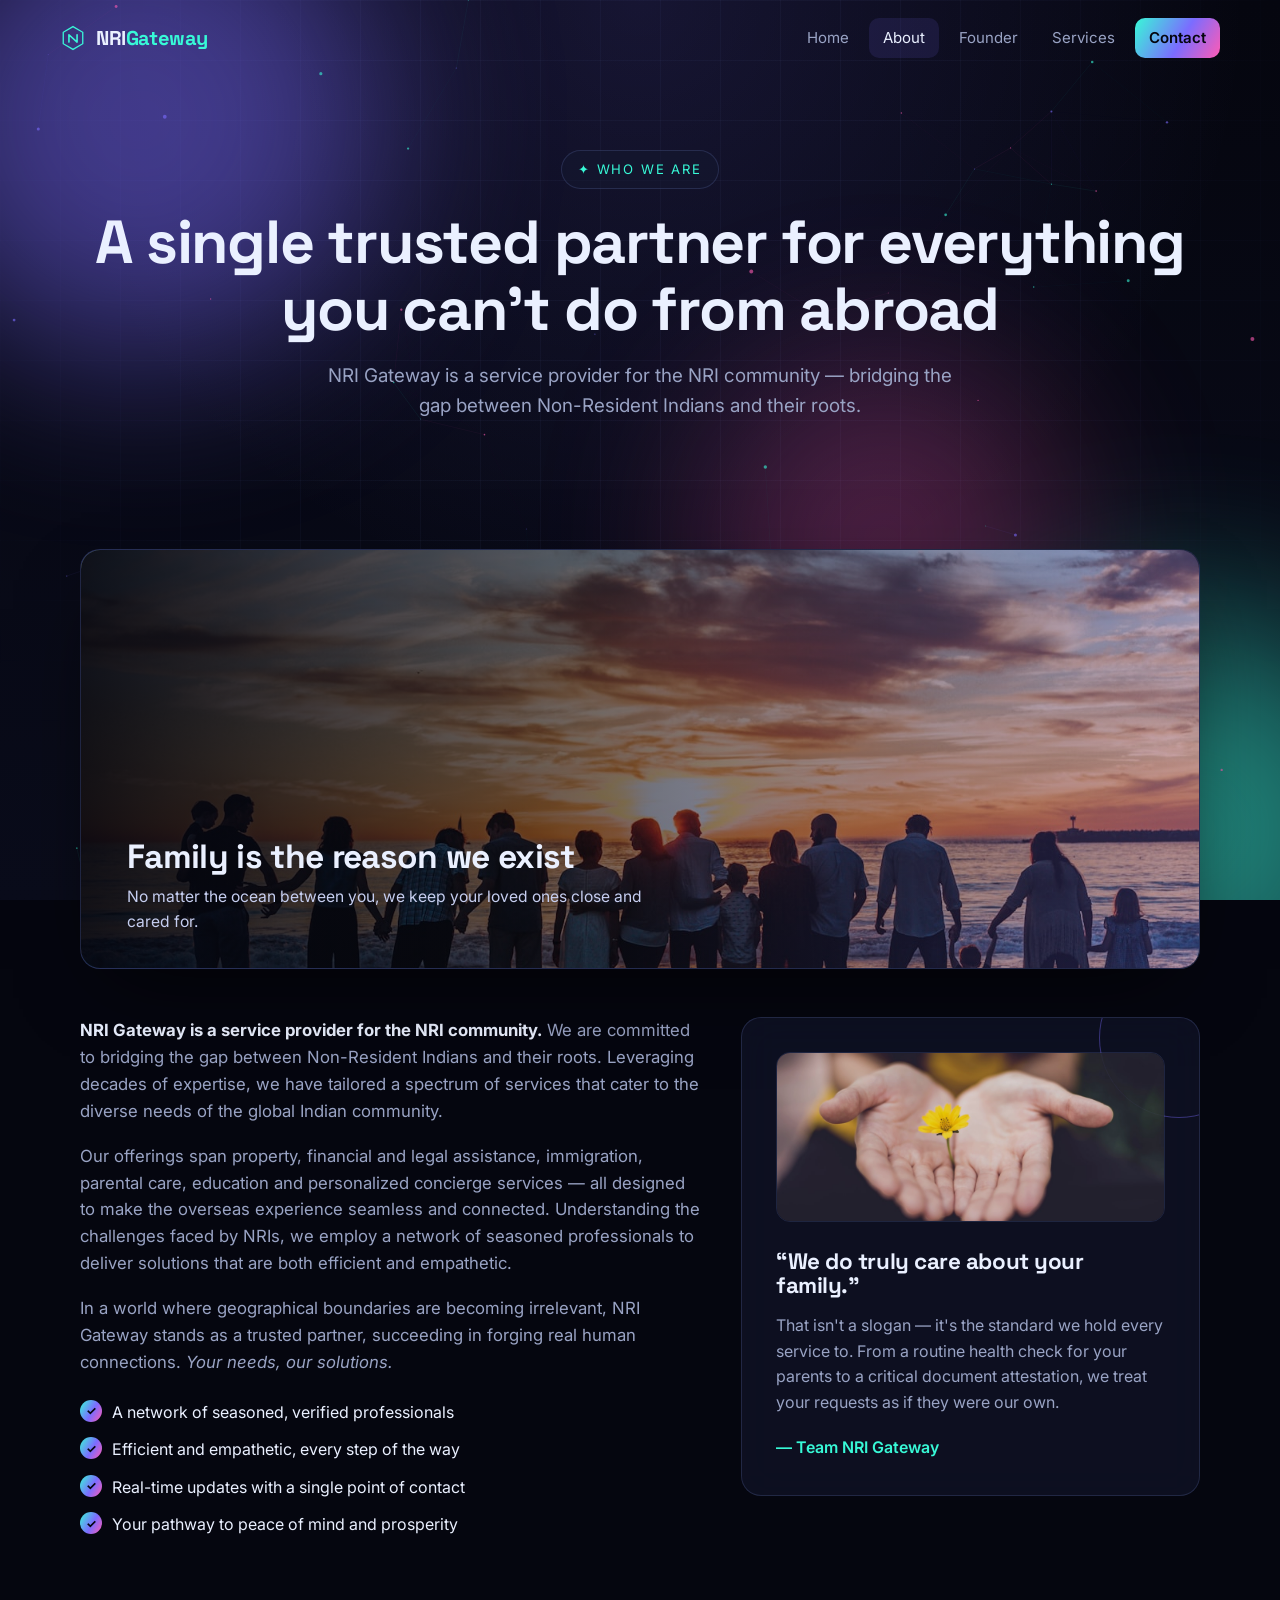
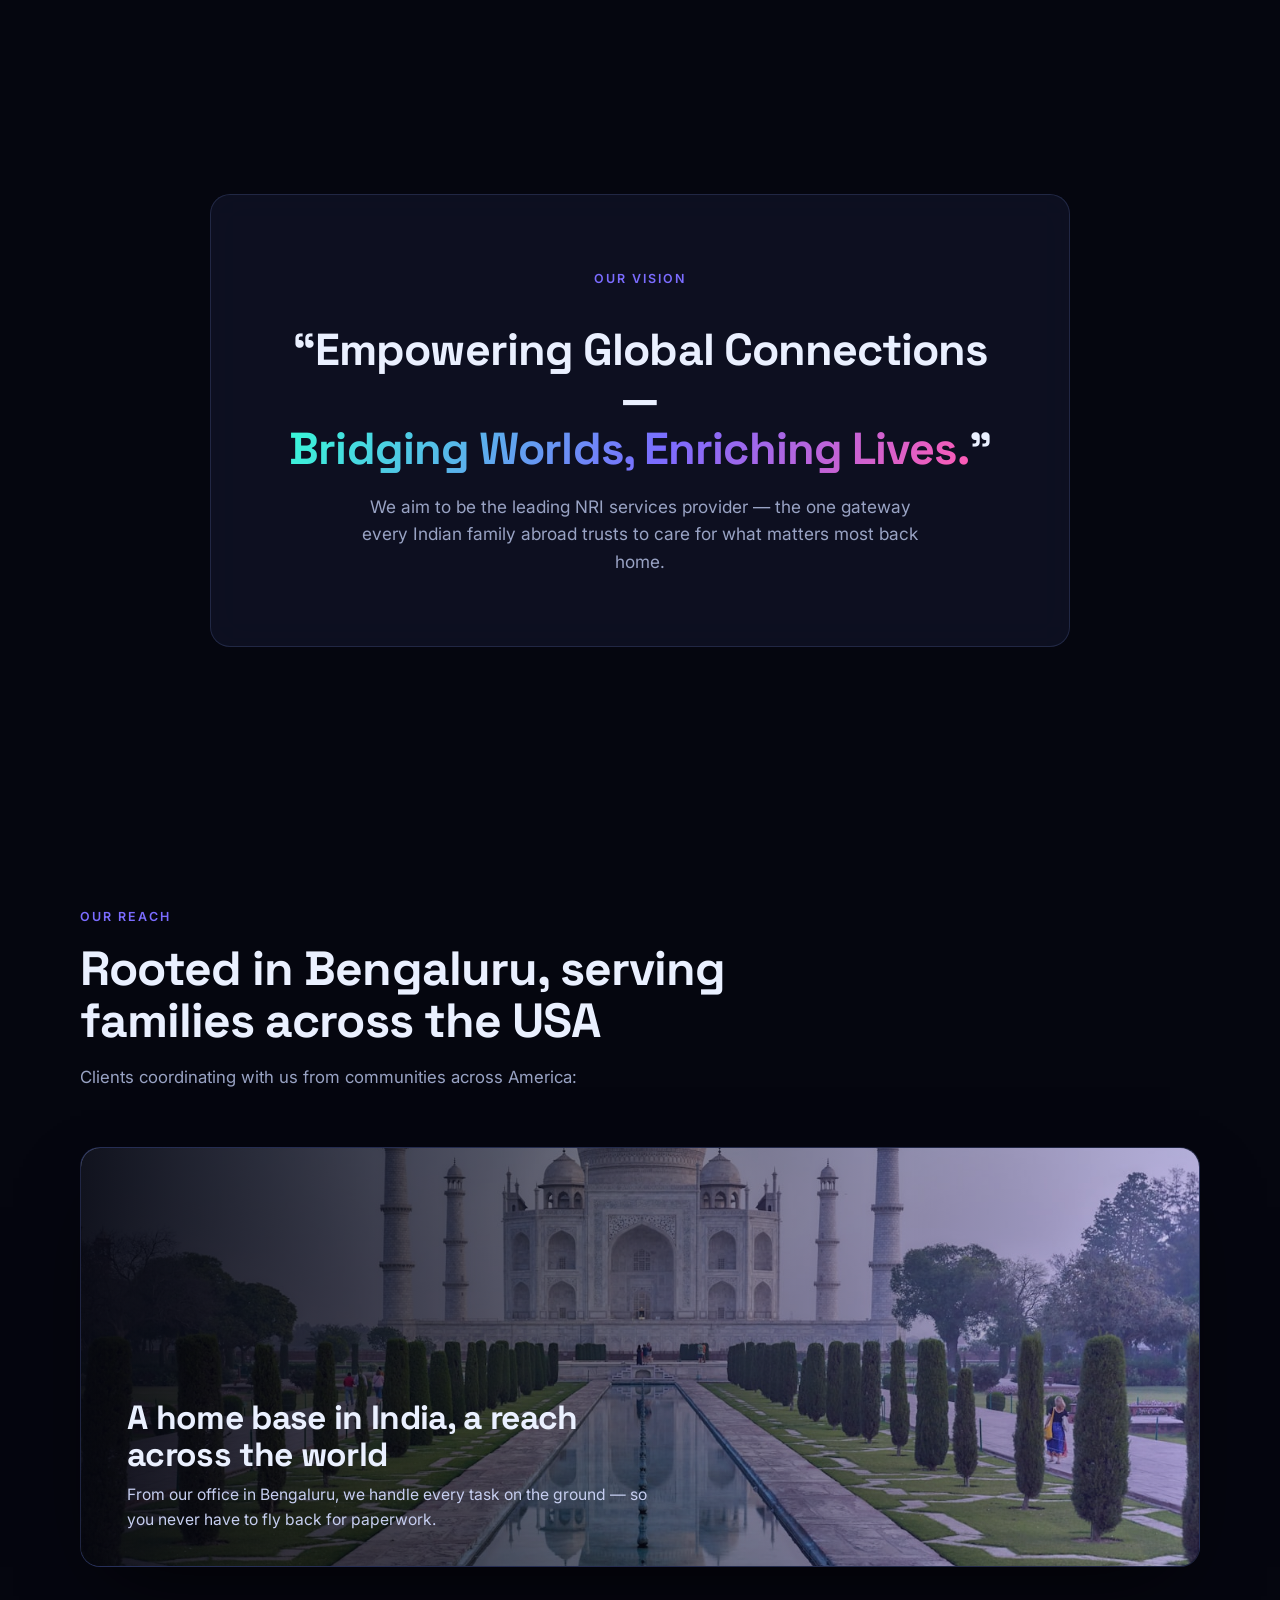
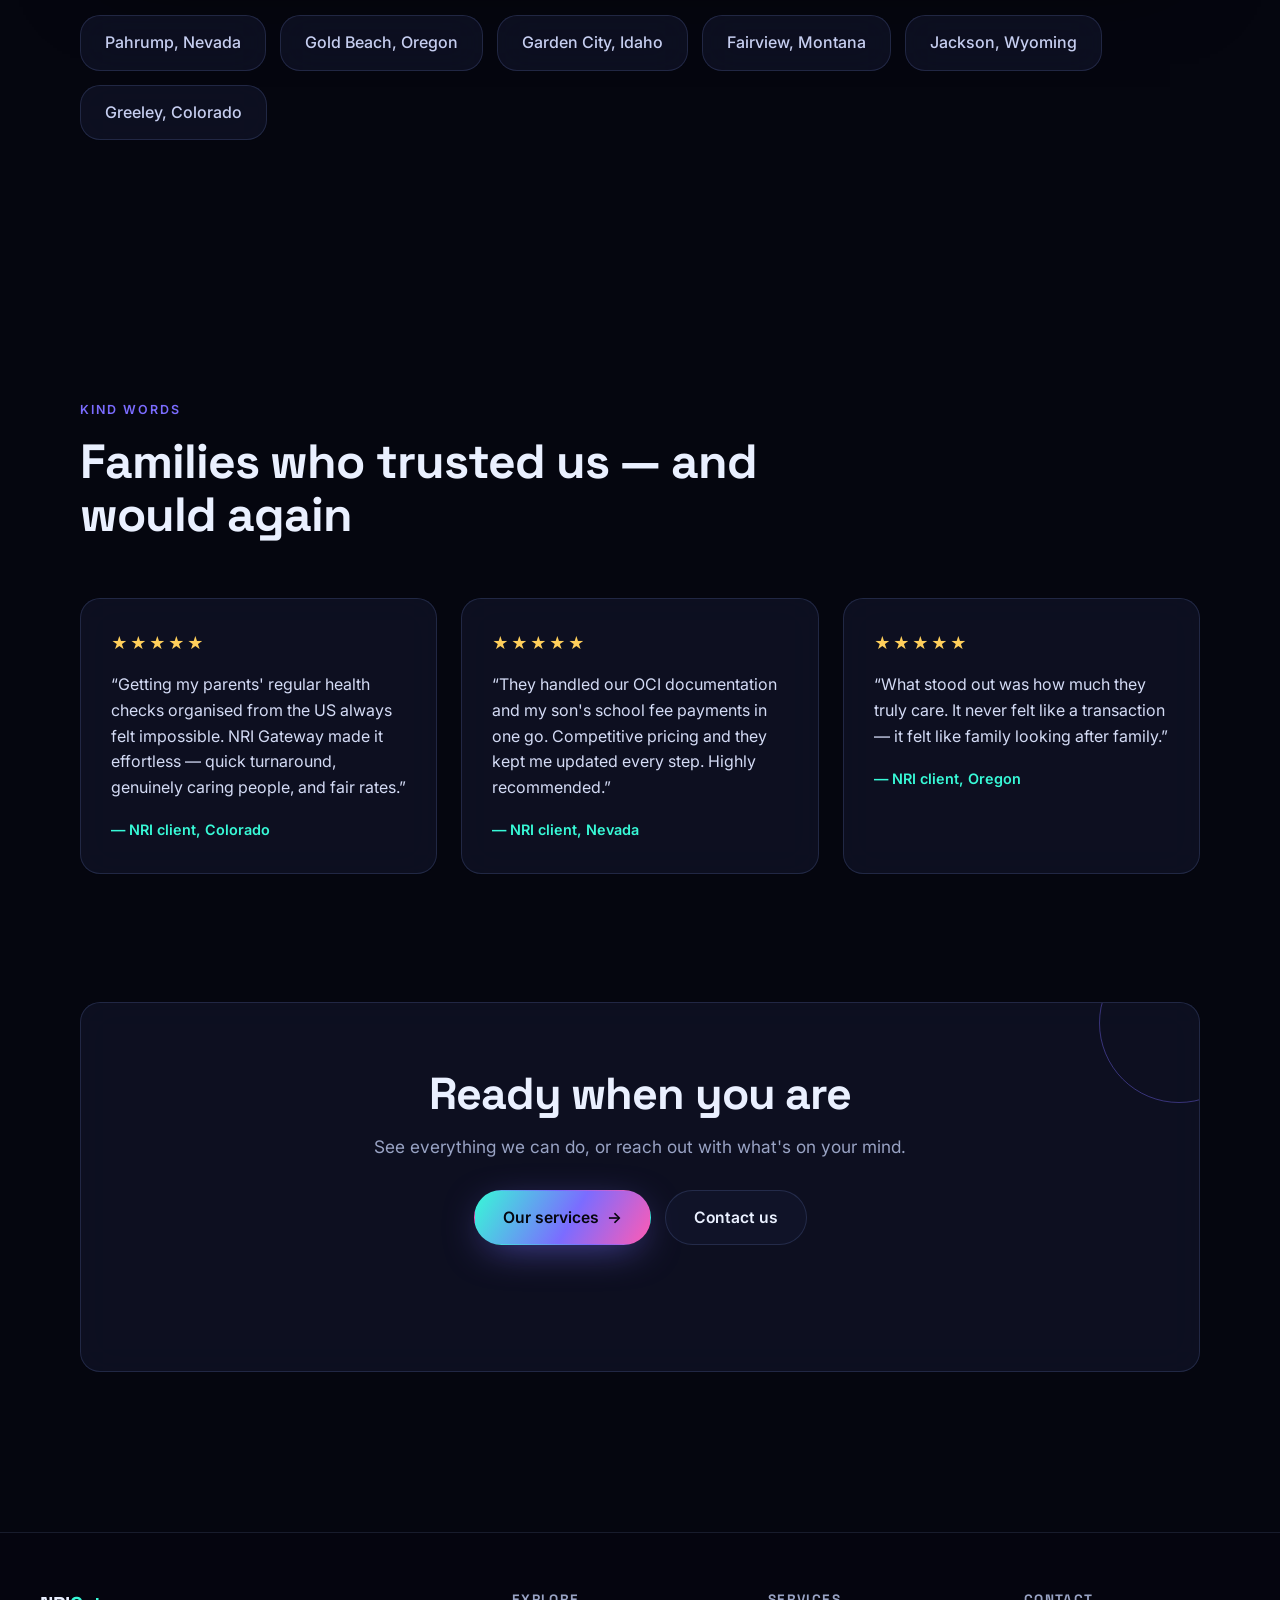
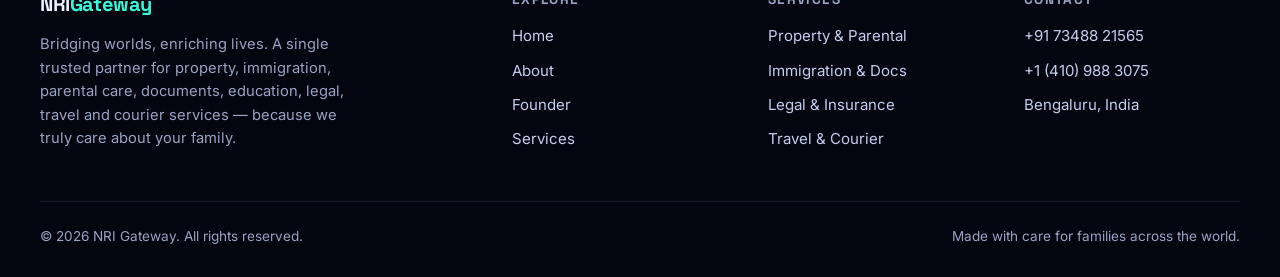
==== about.html @ 1f717532 "Split single-page site into multi-page tabs Convert to 5 navigable pages sharing one nav, stylesheet" ====
<!DOCTYPE html>
<html lang="en">
<head>
  <meta charset="UTF-8" />
  <meta name="viewport" content="width=device-width, initial-scale=1.0" />
  <title>About — NRI Gateway</title>
  <meta name="description" content="About NRI Gateway — a service provider for the NRI community, bridging Non-Resident Indians and their roots with efficient, empathetic solutions. Our vision, our reach, and what families say." />
  <link rel="icon" type="image/svg+xml" href="favicon.svg" />
  <link rel="apple-touch-icon" href="favicon.svg" />
  <meta name="theme-color" content="#05060f" />
  <link rel="preconnect" href="https://fonts.googleapis.com" />
  <link rel="preconnect" href="https://fonts.gstatic.com" crossorigin />
  <link href="https://fonts.googleapis.com/css2?family=Space+Grotesk:wght@400;500;600;700&family=Inter:wght@300;400;500;600&display=swap" rel="stylesheet" />
  <link rel="stylesheet" href="styles.css?v=2" />
</head>
<body>
  <div class="bg-grid" aria-hidden="true"></div>
  <div class="bg-orbs" aria-hidden="true"><span class="orb orb-1"></span><span class="orb orb-2"></span><span class="orb orb-3"></span></div>
  <canvas id="particles" aria-hidden="true"></canvas>

  <header class="nav" id="nav">
    <a href="index.html" class="brand">
      <span class="brand-mark">
        <svg viewBox="0 0 32 32" width="26" height="26" aria-hidden="true">
          <path d="M16 2 L28 9 V23 L16 30 L4 23 V9 Z" fill="none" stroke="url(#g1)" stroke-width="1.6"/>
          <path d="M11 21 V12 L21 21 V12" fill="none" stroke="url(#g1)" stroke-width="2" stroke-linecap="round" stroke-linejoin="round"/>
          <defs><linearGradient id="g1" x1="0" y1="0" x2="32" y2="32"><stop offset="0" stop-color="#38f9d7"/><stop offset="1" stop-color="#7b6cff"/></linearGradient></defs>
        </svg>
      </span>
      <span class="brand-name">NRI<span>Gateway</span></span>
    </a>
    <nav class="nav-links" id="navLinks">
      <a href="index.html">Home</a>
      <a href="about.html" class="active">About</a>
      <a href="founder.html">Founder</a>
      <a href="services.html">Services</a>
      <a href="contact.html" class="nav-cta">Contact</a>
    </nav>
    <button class="nav-toggle" id="navToggle" aria-label="Toggle menu"><span></span><span></span><span></span></button>
  </header>

  <!-- Page hero -->
  <section class="page-hero">
    <span class="eyebrow">✦ Who we are</span>
    <h1>A single trusted partner for everything you can't do from abroad</h1>
    <p>NRI Gateway is a service provider for the NRI community — bridging the gap between Non-Resident Indians and their roots.</p>
  </section>

  <!-- About -->
  <section class="section" id="about">
    <figure class="media-banner">
      <img src="images/family-sunset.jpg" alt="A large family holding hands together at sunset" loading="lazy" onerror="this.style.display='none'" />
      <figcaption>
        <h3>Family is the reason we exist</h3>
        <p>No matter the ocean between you, we keep your loved ones close and cared for.</p>
      </figcaption>
    </figure>
    <div class="about-grid">
      <div class="about-text">
        <p>
          <strong>NRI Gateway is a service provider for the NRI community.</strong> We are committed to bridging
          the gap between Non-Resident Indians and their roots. Leveraging decades of expertise, we have tailored
          a spectrum of services that cater to the diverse needs of the global Indian community.
        </p>
        <p>
          Our offerings span property, financial and legal assistance, immigration, parental care, education and
          personalized concierge services — all designed to make the overseas experience seamless and connected.
          Understanding the challenges faced by NRIs, we employ a network of seasoned professionals to deliver
          solutions that are both efficient and empathetic.
        </p>
        <p>
          In a world where geographical boundaries are becoming irrelevant, NRI Gateway stands as a trusted
          partner, succeeding in forging real human connections. <em>Your needs, our solutions.</em>
        </p>
        <ul class="check-list">
          <li>A network of seasoned, verified professionals</li>
          <li>Efficient and empathetic, every step of the way</li>
          <li>Real-time updates with a single point of contact</li>
          <li>Your pathway to peace of mind and prosperity</li>
        </ul>
      </div>
      <div class="about-card glass">
        <div class="pulse-ring"></div>
        <img class="about-card-img" src="images/care-hands-flower.jpg" alt="Open hands gently holding a flower" loading="lazy" onerror="this.style.display='none'" />
        <h3>“We do truly care about your family.”</h3>
        <p>That isn't a slogan — it's the standard we hold every service to. From a routine health check for your
          parents to a critical document attestation, we treat your requests as if they were our own.</p>
        <div class="about-signature">— Team NRI Gateway</div>
      </div>
    </div>
  </section>

  <!-- Vision -->
  <section class="section vision" id="vision">
    <div class="vision-inner glass">
      <span class="tag center">Our vision</span>
      <h2 class="vision-quote">“Empowering Global Connections —<br /><span class="grad-text">Bridging Worlds, Enriching Lives.</span>”</h2>
      <p>We aim to be the leading NRI services provider — the one gateway every Indian family abroad trusts to
        care for what matters most back home.</p>
    </div>
  </section>

  <!-- Reach -->
  <section class="section" id="regions">
    <div class="section-head">
      <span class="tag">Our reach</span>
      <h2>Rooted in Bengaluru, serving families across the USA</h2>
      <p class="section-lead">Clients coordinating with us from communities across America:</p>
    </div>
    <figure class="media-banner">
      <img src="images/india-taj-mahal.jpg" alt="The Taj Mahal in India at dawn" loading="lazy" onerror="this.style.display='none'" />
      <figcaption>
        <h3>A home base in India, a reach across the world</h3>
        <p>From our office in Bengaluru, we handle every task on the ground — so you never have to fly back for paperwork.</p>
      </figcaption>
    </figure>
    <div class="regions">
      <span class="glass">Pahrump, Nevada</span>
      <span class="glass">Gold Beach, Oregon</span>
      <span class="glass">Garden City, Idaho</span>
      <span class="glass">Fairview, Montana</span>
      <span class="glass">Jackson, Wyoming</span>
      <span class="glass">Greeley, Colorado</span>
    </div>
  </section>

  <!-- Reviews -->
  <section class="section" id="reviews">
    <div class="section-head">
      <span class="tag">Kind words</span>
      <h2>Families who trusted us — and would again</h2>
    </div>
    <div class="reviews-grid">
      <blockquote class="glass">
        <div class="stars">★★★★★</div>
        <p>“Getting my parents' regular health checks organised from the US always felt impossible. NRI Gateway made
          it effortless — quick turnaround, genuinely caring people, and fair rates.”</p>
        <footer>— NRI client, Colorado</footer>
      </blockquote>
      <blockquote class="glass">
        <div class="stars">★★★★★</div>
        <p>“They handled our OCI documentation and my son's school fee payments in one go. Competitive pricing and
          they kept me updated every step. Highly recommended.”</p>
        <footer>— NRI client, Nevada</footer>
      </blockquote>
      <blockquote class="glass">
        <div class="stars">★★★★★</div>
        <p>“What stood out was how much they truly care. It never felt like a transaction — it felt like family
          looking after family.”</p>
        <footer>— NRI client, Oregon</footer>
      </blockquote>
    </div>
  </section>

  <!-- CTA band -->
  <section class="cta-band">
    <div class="cta-inner glass">
      <div class="pulse-ring"></div>
      <h2>Ready when you are</h2>
      <p>See everything we can do, or reach out with what's on your mind.</p>
      <div class="hero-actions" style="justify-content:center;">
        <a href="services.html" class="btn btn-primary">Our services <span>→</span></a>
        <a href="contact.html" class="btn btn-ghost">Contact us</a>
      </div>
    </div>
  </section>

  <!-- Footer -->
  <footer class="footer">
    <div class="footer-inner">
      <div class="footer-brand">
        <span class="brand-name">NRI<span>Gateway</span></span>
        <p>Bridging worlds, enriching lives. A single trusted partner for property, immigration, parental care, documents, education, legal, travel and courier services — because we truly care about your family.</p>
      </div>
      <div class="footer-col">
        <h5>Explore</h5>
        <a href="index.html">Home</a>
        <a href="about.html">About</a>
        <a href="founder.html">Founder</a>
        <a href="services.html">Services</a>
      </div>
      <div class="footer-col">
        <h5>Services</h5>
        <a href="services.html">Property &amp; Parental</a>
        <a href="services.html">Immigration &amp; Docs</a>
        <a href="services.html">Legal &amp; Insurance</a>
        <a href="services.html">Travel &amp; Courier</a>
      </div>
      <div class="footer-col">
        <h5>Contact</h5>
        <a href="tel:+917348821565">+91 73488 21565</a>
        <a href="tel:+14109883075">+1 (410) 988 3075</a>
        <a href="contact.html">Bengaluru, India</a>
      </div>
    </div>
    <div class="footer-bottom">
      <span>© <span id="year"></span> NRI Gateway. All rights reserved.</span>
      <span>Made with care for families across the world.</span>
    </div>
  </footer>

  <script src="script.js?v=2"></script>
</body>
</html>
---- styles.css ----
:root {
  --bg: #05060f;
  --bg-2: #0a0c1b;
  --ink: #eaf0ff;
  --muted: #99a3c4;
  --line: rgba(140, 160, 220, 0.14);
  --glass: rgba(20, 24, 48, 0.55);
  --glass-brd: rgba(130, 150, 230, 0.18);
  --c1: #38f9d7;
  --c2: #7b6cff;
  --c3: #ff5bb4;
  --grad: linear-gradient(120deg, #38f9d7 0%, #7b6cff 55%, #ff5bb4 100%);
  --radius: 20px;
  --maxw: 1200px;
  --shadow: 0 30px 80px -30px rgba(0, 0, 0, 0.8);
}

* { margin: 0; padding: 0; box-sizing: border-box; }
html { scroll-behavior: smooth; }
body {
  font-family: "Inter", system-ui, sans-serif;
  background: var(--bg);
  color: var(--ink);
  line-height: 1.6;
  overflow-x: hidden;
  -webkit-font-smoothing: antialiased;
}
h1, h2, h3, h4, h5, .brand-name { font-family: "Space Grotesk", sans-serif; letter-spacing: -0.02em; line-height: 1.1; }
a { color: inherit; text-decoration: none; }
img, iframe { max-width: 100%; }

.grad-text {
  background: var(--grad);
  -webkit-background-clip: text; background-clip: text;
  -webkit-text-fill-color: transparent; color: transparent;
}

/* ---------- Background FX ---------- */
.bg-grid {
  position: fixed; inset: 0; z-index: -3;
  background:
    radial-gradient(circle at 50% 0%, rgba(123, 108, 255, 0.15), transparent 55%),
    linear-gradient(180deg, var(--bg) 0%, var(--bg-2) 100%);
}
.bg-grid::after {
  content: ""; position: absolute; inset: 0;
  background-image:
    linear-gradient(rgba(120, 140, 220, 0.05) 1px, transparent 1px),
    linear-gradient(90deg, rgba(120, 140, 220, 0.05) 1px, transparent 1px);
  background-size: 60px 60px;
  mask-image: radial-gradient(ellipse at 50% 30%, #000 40%, transparent 85%);
}
.bg-orbs { position: fixed; inset: 0; z-index: -2; overflow: hidden; }
.orb { position: absolute; border-radius: 50%; filter: blur(90px); opacity: 0.5; }
.orb-1 { width: 480px; height: 480px; background: #7b6cff; top: -120px; left: -100px; animation: float1 18s ease-in-out infinite; }
.orb-2 { width: 420px; height: 420px; background: #38f9d7; bottom: -140px; right: -120px; animation: float2 22s ease-in-out infinite; }
.orb-3 { width: 360px; height: 360px; background: #ff5bb4; top: 40%; left: 55%; opacity: 0.28; animation: float1 26s ease-in-out infinite reverse; }
@keyframes float1 { 0%,100% { transform: translate(0,0); } 50% { transform: translate(60px, 50px); } }
@keyframes float2 { 0%,100% { transform: translate(0,0); } 50% { transform: translate(-50px, -40px); } }
#particles { position: fixed; inset: 0; z-index: -1; pointer-events: none; }

/* ---------- Glass ---------- */
.glass {
  background: var(--glass);
  border: 1px solid var(--glass-brd);
  backdrop-filter: blur(18px);
  -webkit-backdrop-filter: blur(18px);
  border-radius: var(--radius);
}

/* ---------- Nav ---------- */
.nav {
  position: fixed; top: 0; left: 0; right: 0; z-index: 100;
  display: flex; align-items: center; justify-content: space-between;
  padding: 18px clamp(20px, 5vw, 60px);
  transition: background 0.3s, padding 0.3s, border-color 0.3s;
  border-bottom: 1px solid transparent;
}
.nav.scrolled {
  background: rgba(6, 8, 20, 0.75);
  backdrop-filter: blur(16px); -webkit-backdrop-filter: blur(16px);
  border-bottom: 1px solid var(--line);
  padding-top: 12px; padding-bottom: 12px;
}
.brand { display: flex; align-items: center; gap: 10px; }
.brand-mark { display: grid; place-items: center; }
.brand-name { font-weight: 700; font-size: 1.25rem; }
.brand-name span { color: var(--c1); }
.nav-links { display: flex; align-items: center; gap: 6px; }
.nav-links a { padding: 8px 14px; font-size: 0.94rem; color: var(--muted); border-radius: 10px; transition: color 0.2s, background 0.2s; }
.nav-links a:hover { color: var(--ink); }
.nav-cta { background: var(--grad); color: #05060f !important; font-weight: 600; }
.nav-cta:hover { filter: brightness(1.08); }
.nav-toggle { display: none; flex-direction: column; gap: 5px; background: none; border: 0; cursor: pointer; padding: 8px; }
.nav-toggle span { width: 24px; height: 2px; background: var(--ink); border-radius: 2px; transition: 0.3s; }
.nav-toggle.open span:nth-child(1) { transform: translateY(7px) rotate(45deg); }
.nav-toggle.open span:nth-child(2) { opacity: 0; }
.nav-toggle.open span:nth-child(3) { transform: translateY(-7px) rotate(-45deg); }

/* ---------- Hero ---------- */
.hero {
  min-height: 100svh; display: flex; flex-direction: column; align-items: center; justify-content: center;
  text-align: center; padding: 120px 20px 80px; position: relative;
}
.hero-inner { max-width: 900px; }
.eyebrow {
  display: inline-block; font-size: 0.82rem; letter-spacing: 0.14em; text-transform: uppercase;
  color: var(--c1); padding: 8px 16px; border: 1px solid var(--glass-brd);
  border-radius: 100px; background: var(--glass); margin-bottom: 28px;
}
.hero-title { font-size: clamp(2.6rem, 7vw, 5.4rem); font-weight: 700; margin-bottom: 24px; }
.hero-sub { font-size: clamp(1rem, 2vw, 1.22rem); color: var(--muted); max-width: 680px; margin: 0 auto 40px; }
.hero-sub strong { color: var(--ink); }
.hero-sub em { color: var(--c1); font-style: normal; }
.hero-actions { display: flex; gap: 14px; justify-content: center; flex-wrap: wrap; margin-bottom: 60px; }

.btn {
  display: inline-flex; align-items: center; gap: 8px; padding: 14px 28px;
  border-radius: 100px; font-weight: 600; font-size: 0.98rem; cursor: pointer;
  border: 1px solid transparent; transition: transform 0.2s, box-shadow 0.2s, filter 0.2s;
}
.btn span { transition: transform 0.2s; }
.btn:hover span { transform: translateX(4px); }
.btn-primary { background: var(--grad); color: #05060f; box-shadow: 0 10px 40px -12px rgba(123, 108, 255, 0.7); }
.btn-primary:hover { transform: translateY(-2px); filter: brightness(1.06); }
.btn-ghost { background: var(--glass); border-color: var(--glass-brd); color: var(--ink); }
.btn-ghost:hover { transform: translateY(-2px); border-color: var(--c1); }
.btn.full { width: 100%; justify-content: center; }

.hero-stats { display: flex; gap: clamp(20px, 5vw, 60px); justify-content: center; flex-wrap: wrap; }
.hero-stats div { display: flex; flex-direction: column; }
.hero-stats b { font-family: "Space Grotesk"; font-size: clamp(1.8rem, 4vw, 2.8rem); background: var(--grad); -webkit-background-clip: text; background-clip: text; -webkit-text-fill-color: transparent; }
.hero-stats span { font-size: 0.82rem; color: var(--muted); letter-spacing: 0.04em; }
.hero-scroll { position: absolute; bottom: 26px; left: 50%; transform: translateX(-50%); font-size: 0.72rem; letter-spacing: 0.2em; text-transform: uppercase; color: var(--muted); display: flex; flex-direction: column; align-items: center; gap: 8px; }
.hero-scroll span { width: 1px; height: 34px; background: linear-gradient(var(--c1), transparent); animation: scrolldot 1.8s ease-in-out infinite; }
@keyframes scrolldot { 0%,100% { opacity: 0.3; transform: scaleY(0.6); } 50% { opacity: 1; transform: scaleY(1); } }

/* ---------- Sections ---------- */
.section { max-width: var(--maxw); margin: 0 auto; padding: clamp(70px, 10vw, 130px) clamp(20px, 5vw, 40px); }
.section-head { max-width: 760px; margin-bottom: 56px; }
.section-head.center, .tag.center { text-align: center; margin-left: auto; margin-right: auto; }
.tag { display: inline-block; font-size: 0.78rem; letter-spacing: 0.16em; text-transform: uppercase; color: var(--c2); margin-bottom: 16px; font-weight: 600; }
.section-head h2 { font-size: clamp(1.8rem, 4vw, 3rem); font-weight: 700; }
.section-lead { color: var(--muted); margin-top: 16px; font-size: 1.05rem; }

/* reveal animation */
.reveal { opacity: 0; transform: translateY(40px); transition: opacity 0.7s ease, transform 0.7s ease; }
.reveal.in { opacity: 1; transform: none; }

/* ---------- About ---------- */
.about-grid { display: grid; grid-template-columns: 1.15fr 0.85fr; gap: 40px; align-items: start; }
.about-text p { color: var(--muted); margin-bottom: 18px; font-size: 1.05rem; }
.about-text strong { color: var(--ink); }
.check-list { list-style: none; margin-top: 24px; display: grid; gap: 12px; }
.check-list li { position: relative; padding-left: 32px; color: var(--ink); }
.check-list li::before { content: "✓"; position: absolute; left: 0; top: 0; width: 22px; height: 22px; display: grid; place-items: center; border-radius: 50%; background: var(--grad); color: #05060f; font-size: 0.75rem; font-weight: 700; }
.about-card { padding: 34px; position: relative; overflow: hidden; }
.about-card-img { width: 100%; height: 170px; object-fit: cover; border-radius: 14px; margin-bottom: 20px; opacity: 0.9; border: 1px solid var(--glass-brd); }
.about-card h3 { font-size: 1.4rem; margin-bottom: 14px; }
.about-card p { color: var(--muted); }
.about-signature { margin-top: 20px; color: var(--c1); font-weight: 600; }
.pulse-ring { position: absolute; top: -60px; right: -60px; width: 160px; height: 160px; border-radius: 50%; border: 1px solid var(--c2); opacity: 0.4; animation: pulse 4s ease-out infinite; }
@keyframes pulse { 0% { transform: scale(0.8); opacity: 0.5; } 100% { transform: scale(1.6); opacity: 0; } }

/* ---------- Services ---------- */
.services-grid { display: grid; grid-template-columns: repeat(3, 1fr); gap: 24px; }
.svc-card { padding: 34px 30px; position: relative; transition: transform 0.3s, border-color 0.3s, box-shadow 0.3s; }
.svc-card:hover { transform: translateY(-8px); border-color: rgba(123,108,255,0.5); box-shadow: var(--shadow); }
.svc-card.featured { border-color: rgba(255,91,180,0.35); background: linear-gradient(180deg, rgba(40,22,52,0.6), rgba(18,20,44,0.55)); }
.svc-badge { position: absolute; top: 18px; right: 18px; font-size: 0.68rem; letter-spacing: 0.08em; text-transform: uppercase; padding: 5px 12px; border-radius: 100px; background: var(--grad); color: #05060f; font-weight: 700; }
.svc-icon { width: 60px; height: 60px; border-radius: 16px; display: grid; place-items: center; background: rgba(123,108,255,0.12); border: 1px solid var(--glass-brd); color: var(--c1); margin-bottom: 22px; }
.svc-card.featured .svc-icon { color: var(--c3); background: rgba(255,91,180,0.12); }
.svc-card h3 { font-size: 1.35rem; margin-bottom: 10px; }
.svc-desc { color: var(--muted); font-size: 0.96rem; margin-bottom: 20px; }
.svc-card ul { list-style: none; display: grid; gap: 10px; }
.svc-card ul li { position: relative; padding-left: 22px; font-size: 0.94rem; color: #c6cef0; }
.svc-card ul li::before { content: "→"; position: absolute; left: 0; color: var(--c1); }
.svc-card.featured ul li::before { color: var(--c3); }

/* ---------- Steps ---------- */
.steps { display: grid; grid-template-columns: repeat(4, 1fr); gap: 20px; }
.step { padding: 30px 26px; position: relative; overflow: hidden; }
.step-no { font-family: "Space Grotesk"; font-size: 2.4rem; font-weight: 700; background: var(--grad); -webkit-background-clip: text; background-clip: text; -webkit-text-fill-color: transparent; display: block; margin-bottom: 12px; }
.step h4 { font-size: 1.1rem; margin-bottom: 8px; }
.step p { color: var(--muted); font-size: 0.92rem; }

/* ---------- Vision ---------- */
.vision-inner { max-width: 860px; margin: 0 auto; text-align: center; padding: clamp(40px, 6vw, 70px); position: relative; overflow: hidden; }
.vision-quote { font-size: clamp(1.6rem, 4vw, 2.8rem); margin: 20px 0 20px; font-weight: 700; }
.vision-inner p { color: var(--muted); max-width: 560px; margin: 0 auto; font-size: 1.08rem; }

/* ---------- Regions ---------- */
.regions { display: flex; flex-wrap: wrap; gap: 14px; }
.regions span { padding: 14px 24px; font-weight: 500; color: #c6cef0; transition: transform 0.2s, border-color 0.2s; }
.regions span:hover { transform: translateY(-4px); border-color: var(--c1); }

/* ---------- Reviews ---------- */
.reviews-grid { display: grid; grid-template-columns: repeat(3, 1fr); gap: 24px; }
.reviews-grid blockquote { padding: 32px 30px; }
.stars { color: #ffcf5b; letter-spacing: 2px; margin-bottom: 16px; }
.reviews-grid p { color: #d4dbf5; font-size: 1rem; margin-bottom: 18px; }
.reviews-grid footer { color: var(--c1); font-weight: 600; font-size: 0.9rem; }

/* ---------- Contact ---------- */
.contact-grid { display: grid; grid-template-columns: 0.9fr 1.1fr; gap: 30px; }
.contact-info { display: grid; gap: 16px; align-content: start; }
.ci-item { display: flex; gap: 16px; padding: 22px 24px; align-items: flex-start; }
.ci-ico { font-size: 1.4rem; }
.ci-item h4 { font-size: 1.05rem; margin-bottom: 6px; }
.ci-item p { color: var(--muted); font-size: 0.95rem; }
.ci-item a { color: var(--c1); }
.ci-item a:hover { text-decoration: underline; }
.map-embed { position: relative; overflow: hidden; height: 220px; display: block; }
.map-embed iframe { width: 100%; height: 100%; border: 0; filter: grayscale(0.3) invert(0.9) hue-rotate(180deg); opacity: 0.85; }
.map-open { position: absolute; bottom: 12px; right: 12px; background: rgba(6,8,20,0.85); padding: 8px 14px; border-radius: 100px; font-size: 0.8rem; color: var(--c1); border: 1px solid var(--glass-brd); }

.contact-form { padding: 36px; }
.contact-form h3 { font-size: 1.4rem; margin-bottom: 22px; }
.field { margin-bottom: 18px; display: flex; flex-direction: column; }
.field-row { display: grid; grid-template-columns: 1fr 1fr; gap: 16px; }
.field label { font-size: 0.85rem; color: var(--muted); margin-bottom: 8px; }
.field input, .field select, .field textarea {
  background: rgba(8,10,24,0.7); border: 1px solid var(--glass-brd); border-radius: 12px;
  padding: 13px 16px; color: var(--ink); font-family: inherit; font-size: 0.96rem; transition: border-color 0.2s, box-shadow 0.2s;
}
.field input:focus, .field select:focus, .field textarea:focus { outline: none; border-color: var(--c2); box-shadow: 0 0 0 3px rgba(123,108,255,0.18); }
.field textarea { resize: vertical; }
.field select { appearance: none; cursor: pointer; }
.agree { display: flex; gap: 10px; align-items: flex-start; font-size: 0.85rem; color: var(--muted); margin-bottom: 20px; cursor: pointer; }
.agree input { margin-top: 3px; accent-color: var(--c2); }
.form-note { margin-top: 14px; font-size: 0.9rem; min-height: 20px; }
.form-note.ok { color: var(--c1); }
.form-note.err { color: #ff7a7a; }

/* ---------- Footer ---------- */
.footer { border-top: 1px solid var(--line); margin-top: 60px; padding: 60px clamp(20px,5vw,40px) 30px; background: rgba(5,6,15,0.6); }
.footer-inner { max-width: var(--maxw); margin: 0 auto; display: grid; grid-template-columns: 2fr 1fr 1fr 1fr; gap: 40px; }
.footer-brand p { color: var(--muted); margin-top: 14px; font-size: 0.92rem; max-width: 320px; }
.footer-col h5 { font-size: 0.85rem; letter-spacing: 0.1em; text-transform: uppercase; color: var(--muted); margin-bottom: 16px; }
.footer-col a { display: block; color: #c6cef0; font-size: 0.94rem; margin-bottom: 10px; transition: color 0.2s; }
.footer-col a:hover { color: var(--c1); }
.footer-bottom { max-width: var(--maxw); margin: 40px auto 0; padding-top: 24px; border-top: 1px solid var(--line); display: flex; justify-content: space-between; flex-wrap: wrap; gap: 10px; color: var(--muted); font-size: 0.85rem; }

/* ---------- Multi-page: active nav, page hero, previews, CTA ---------- */
.nav-links a.active:not(.nav-cta) { color: var(--ink); background: rgba(123,108,255,0.12); }

.page-hero { max-width: var(--maxw); margin: 0 auto; padding: 150px clamp(20px,5vw,40px) 0; text-align: center; }
.page-hero .eyebrow { margin-bottom: 20px; }
.page-hero h1 { font-size: clamp(2.2rem, 5.5vw, 3.8rem); margin: 0 0 18px; }
.page-hero p { color: var(--muted); max-width: 660px; margin: 0 auto; font-size: clamp(1rem,2vw,1.18rem); }

.svc-preview { display: grid; grid-template-columns: repeat(4, 1fr); gap: 18px; }
.svc-preview a { padding: 26px 22px; display: block; transition: transform 0.3s, border-color 0.3s, box-shadow 0.3s; }
.svc-preview a:hover { transform: translateY(-6px); border-color: rgba(123,108,255,0.5); box-shadow: var(--shadow); }
.svc-preview .pv-ico { width: 50px; height: 50px; border-radius: 13px; display: grid; place-items: center; background: rgba(123,108,255,0.12); border: 1px solid var(--glass-brd); color: var(--c1); margin-bottom: 16px; }
.svc-preview h4 { font-size: 1.08rem; margin-bottom: 7px; }
.svc-preview p { color: var(--muted); font-size: 0.86rem; line-height: 1.5; }
.svc-preview .pv-more { color: var(--c1); font-weight: 600; font-size: 0.85rem; margin-top: 12px; display: inline-flex; gap: 5px; }

.home-about { display: grid; grid-template-columns: 1fr 1fr; gap: 40px; align-items: center; }
.home-about .ha-text h2 { font-size: clamp(1.6rem,4vw,2.6rem); margin-bottom: 18px; }
.home-about .ha-text p { color: var(--muted); font-size: 1.05rem; margin-bottom: 20px; }

.cta-band { max-width: var(--maxw); margin: 0 auto; padding: 0 clamp(20px,5vw,40px) clamp(60px,8vw,100px); }
.cta-inner { text-align: center; padding: clamp(40px,6vw,66px); position: relative; overflow: hidden; }
.cta-inner h2 { font-size: clamp(1.7rem,4vw,2.8rem); margin-bottom: 14px; }
.cta-inner p { color: var(--muted); max-width: 540px; margin: 0 auto 30px; font-size: 1.08rem; }

/* ---------- Founder ---------- */
.founder-grid { display: grid; grid-template-columns: 0.9fr 1.1fr; gap: 28px; align-items: start; }
.founder-card { padding: 38px 34px; text-align: center; position: relative; overflow: hidden; }
.founder-avatar {
  width: 96px; height: 96px; margin: 0 auto 18px; border-radius: 50%;
  display: grid; place-items: center; font-family: "Space Grotesk"; font-weight: 700; font-size: 2rem;
  color: #05060f; background: var(--grad); box-shadow: 0 12px 40px -10px rgba(123,108,255,0.6);
  letter-spacing: 0.02em;
}
.founder-card h3 { font-size: 1.5rem; margin-bottom: 4px; }
.founder-role { color: var(--c1); font-weight: 600; margin-bottom: 26px; font-size: 0.95rem; }
.founder-block { text-align: left; margin-bottom: 22px; }
.founder-block h4 { font-size: 0.82rem; letter-spacing: 0.12em; text-transform: uppercase; color: var(--c2); margin-bottom: 12px; }
.founder-block ul { list-style: none; display: grid; gap: 10px; }
.founder-block ul li { position: relative; padding-left: 22px; font-size: 0.94rem; color: #c6cef0; }
.founder-block ul li::before { content: "◆"; position: absolute; left: 0; color: var(--c1); font-size: 0.7rem; top: 3px; }
.chips { display: flex; flex-wrap: wrap; gap: 10px; }
.chips span { padding: 8px 15px; border-radius: 100px; font-size: 0.85rem; color: #d4dbf5; background: rgba(123,108,255,0.12); border: 1px solid var(--glass-brd); }
.founder-side { display: grid; gap: 24px; }
.founder-side .media-banner { margin-bottom: 0; aspect-ratio: 16 / 7; }
.founder-why { padding: 30px 32px; }
.founder-why h4 { font-size: 0.82rem; letter-spacing: 0.12em; text-transform: uppercase; color: var(--c2); margin-bottom: 14px; }
.founder-why p { color: #d4dbf5; font-size: 1.05rem; line-height: 1.7; font-style: italic; }

/* ---------- Media / images ---------- */
.media-banner {
  position: relative; border-radius: var(--radius); overflow: hidden; margin-bottom: 48px;
  border: 1px solid var(--glass-brd); background: linear-gradient(120deg, #141a3a, #0a0c1b);
  aspect-ratio: 16 / 6; min-height: 220px; box-shadow: var(--shadow);
}
.media-banner img { width: 100%; height: 100%; object-fit: cover; display: block; opacity: 0.9; transition: transform 0.8s ease; }
.media-banner:hover img { transform: scale(1.04); }
.media-banner::after {
  content: ""; position: absolute; inset: 0;
  background: linear-gradient(90deg, rgba(5,6,15,0.92) 0%, rgba(5,6,15,0.5) 45%, rgba(123,108,255,0.22) 100%);
}
.media-banner figcaption { position: absolute; left: clamp(22px, 4vw, 46px); bottom: clamp(20px, 3vw, 34px); z-index: 2; max-width: 540px; }
.media-banner figcaption h3 { font-size: clamp(1.3rem, 3vw, 2.1rem); margin-bottom: 8px; }
.media-banner figcaption p { color: #c6cef0; font-size: 0.98rem; }

.svc-media {
  position: relative; height: 156px; margin: -34px -30px 0; overflow: hidden;
  background: linear-gradient(120deg, #141a3a, #0a0c1b);
}
.svc-media img { width: 100%; height: 100%; object-fit: cover; opacity: 0.82; transition: transform 0.6s ease; }
.svc-card:hover .svc-media img { transform: scale(1.07); }
.svc-media::after { content: ""; position: absolute; inset: 0; background: linear-gradient(180deg, rgba(5,6,15,0.1) 0%, rgba(18,20,44,0.55) 55%, var(--glass) 100%); }
.svc-card .svc-icon { margin-top: -52px; position: relative; z-index: 2; }
.svc-card.featured .svc-media::after { background: linear-gradient(180deg, rgba(40,10,30,0.1) 0%, rgba(40,22,52,0.55) 55%, rgba(30,18,44,0.75) 100%); }

/* ---------- Responsive ---------- */
@media (max-width: 900px) {
  .nav-links { position: fixed; inset: 0 0 0 auto; width: min(80vw, 320px); flex-direction: column; align-items: flex-start; justify-content: center; gap: 6px; padding: 40px; background: rgba(6,8,20,0.96); backdrop-filter: blur(20px); transform: translateX(100%); transition: transform 0.35s ease; }
  .nav-links.open { transform: translateX(0); }
  .nav-links a { width: 100%; font-size: 1.1rem; }
  .nav-toggle { display: flex; z-index: 101; }
  .about-grid, .contact-grid, .founder-grid, .home-about { grid-template-columns: 1fr; }
  .services-grid, .reviews-grid { grid-template-columns: 1fr; }
  .svc-preview { grid-template-columns: 1fr 1fr; }
  .steps { grid-template-columns: 1fr 1fr; }
  .page-hero { padding-top: 128px; }
  .footer-inner { grid-template-columns: 1fr 1fr; }
  .media-banner { aspect-ratio: 4 / 3; }
  .media-banner::after { background: linear-gradient(180deg, rgba(5,6,15,0.35) 0%, rgba(5,6,15,0.9) 100%); }
}
@media (max-width: 560px) {
  .steps, .footer-inner, .field-row, .svc-preview { grid-template-columns: 1fr; }
  .hero-stats { gap: 24px; }
  .footer-bottom { flex-direction: column; }
}
@media (prefers-reduced-motion: reduce) {
  * { animation: none !important; transition: none !important; }
  .reveal { opacity: 1; transform: none; }
}
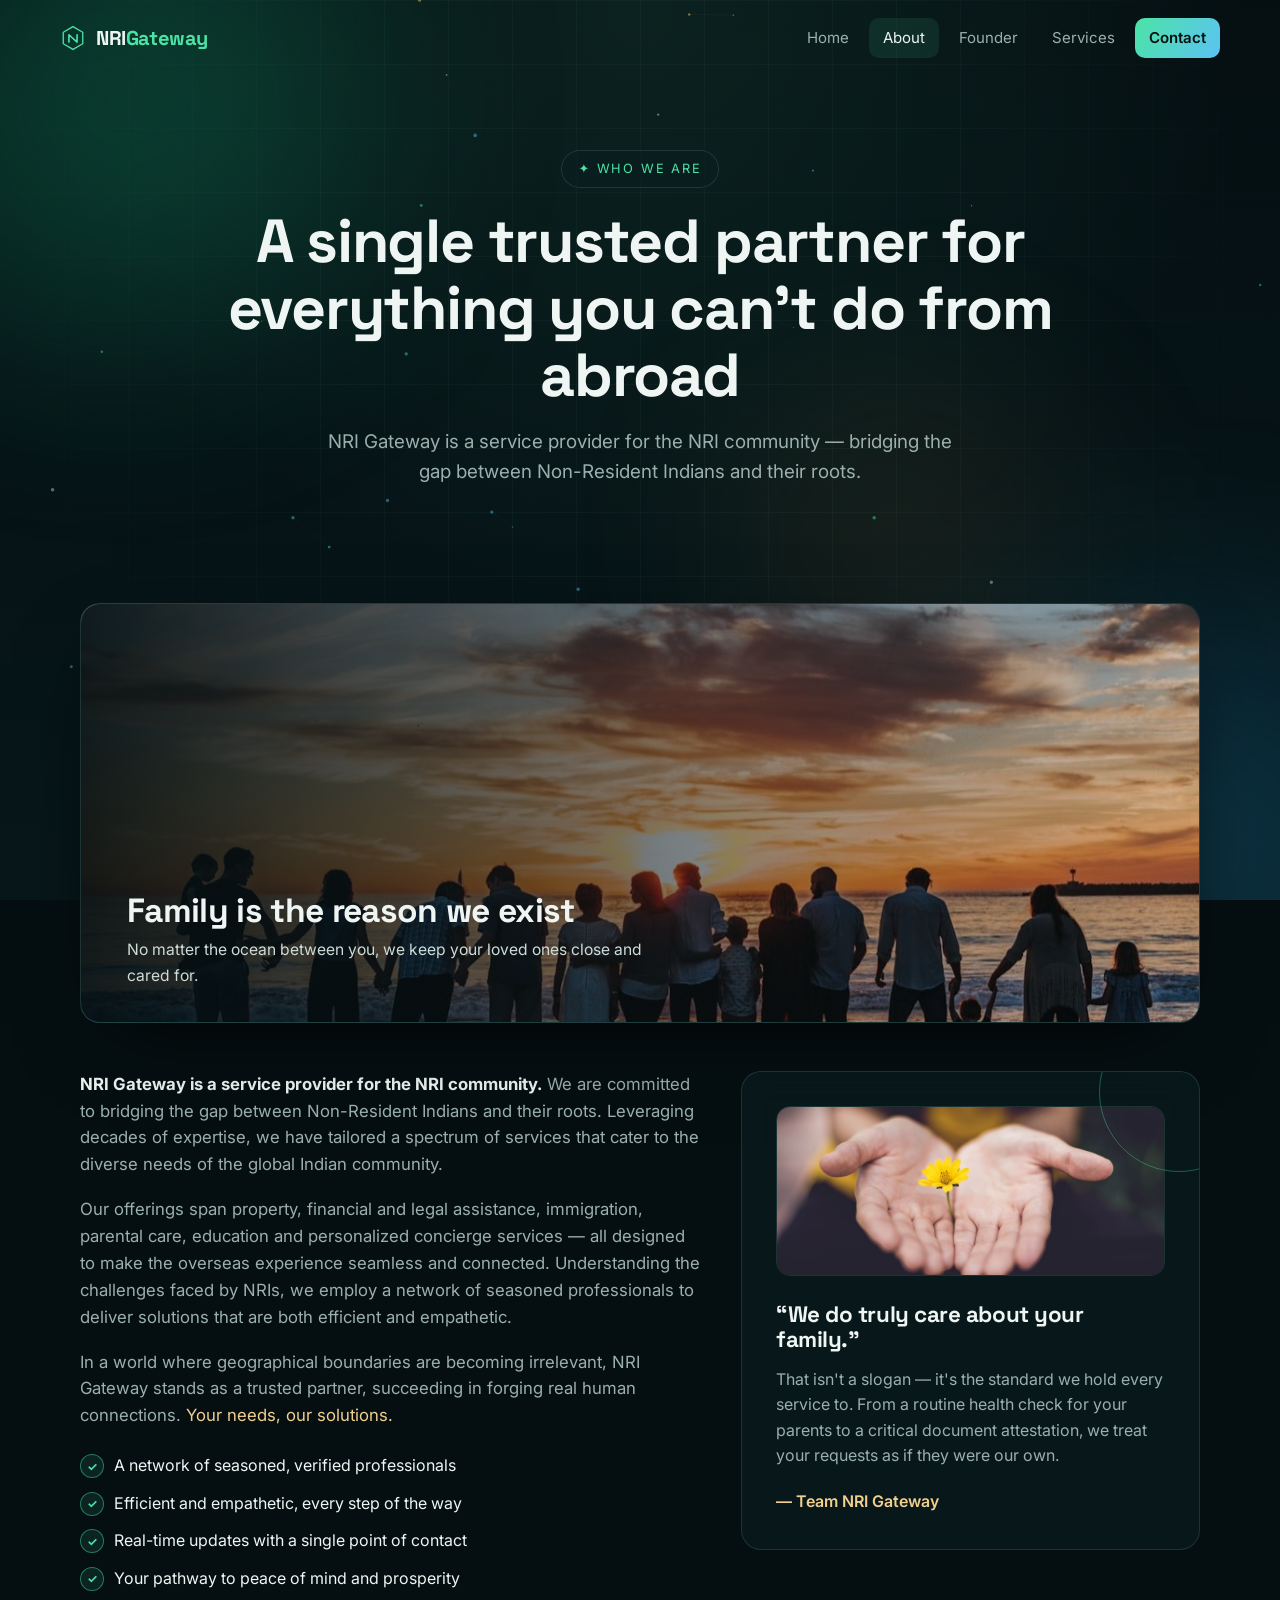
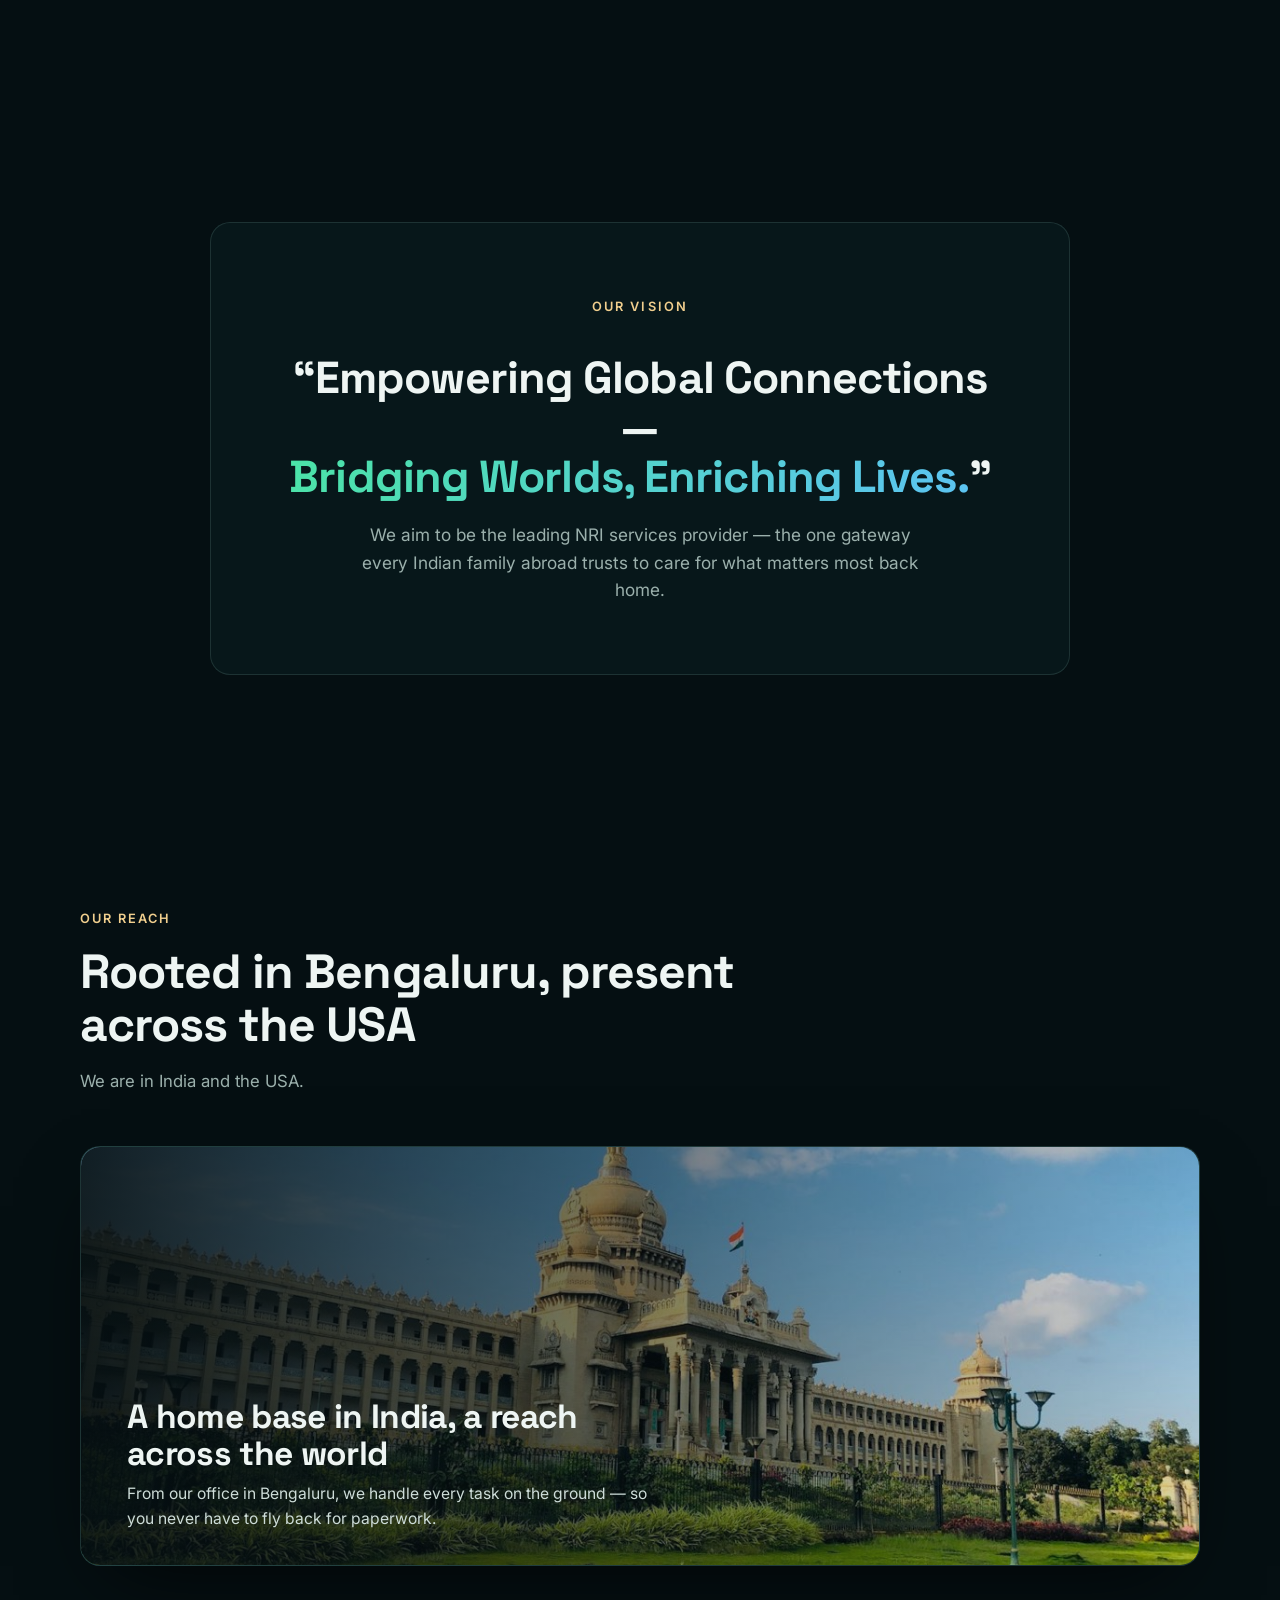
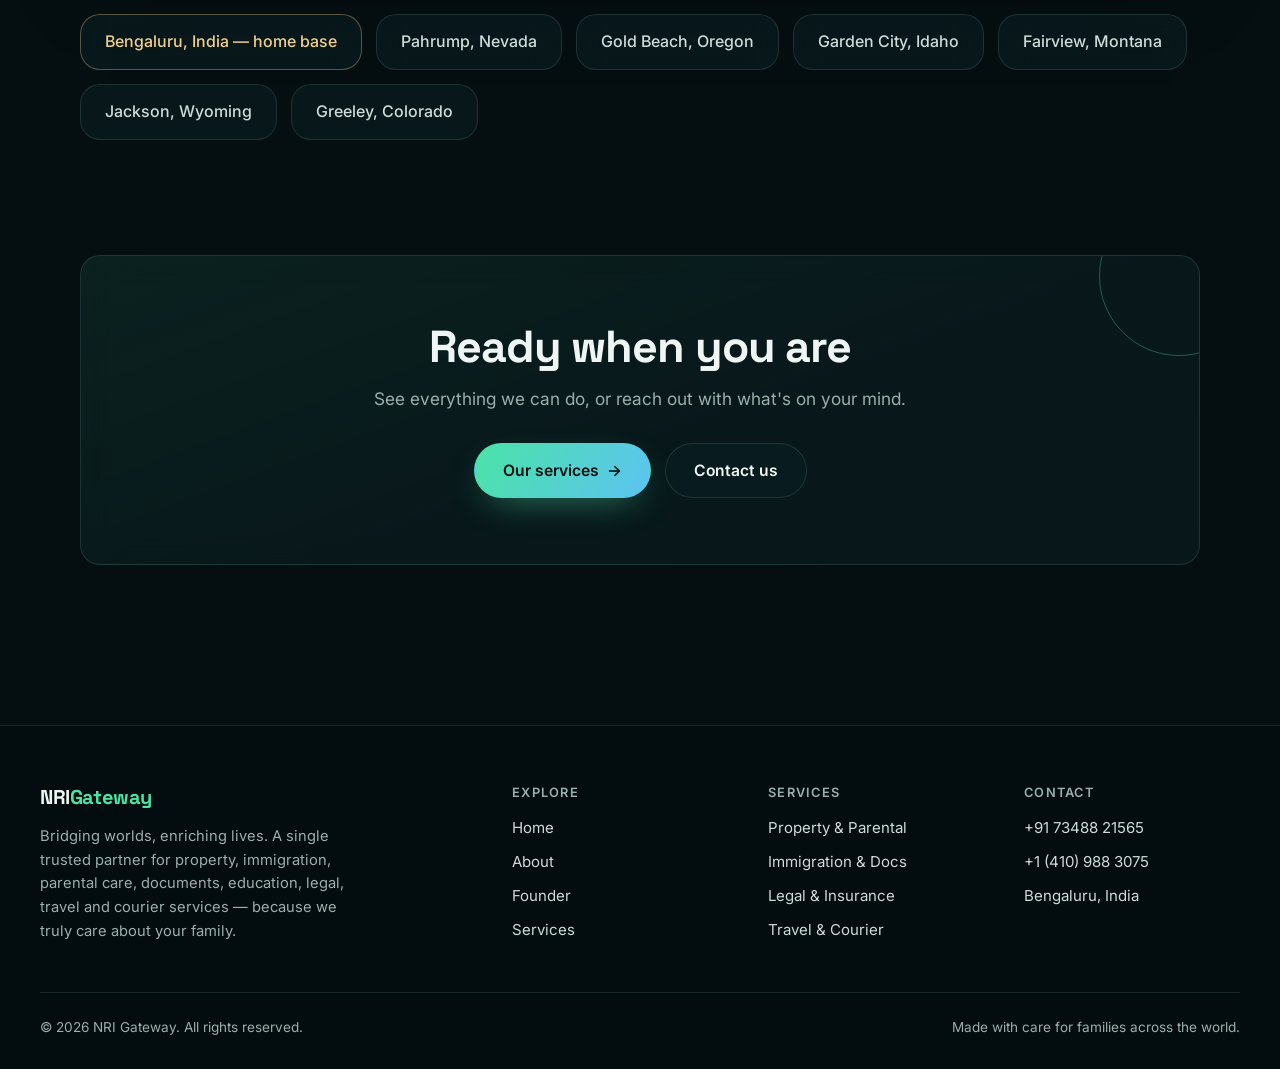
==== commit bf6c2071: "Audit fixes and brand-aligned visual refresh Bugs: mobile menu was clipped to the nav bar once the p" ====
--- a/about.html
+++ b/about.html
@@ -4,16 +4,23 @@
   <meta charset="UTF-8" />
   <meta name="viewport" content="width=device-width, initial-scale=1.0" />
   <title>About — NRI Gateway</title>
-  <meta name="description" content="About NRI Gateway — a service provider for the NRI community, bridging Non-Resident Indians and their roots with efficient, empathetic solutions. Our vision, our reach, and what families say." />
+  <meta name="description" content="About NRI Gateway — a service provider for the NRI community, bridging Non-Resident Indians and their roots with efficient, empathetic solutions. Our story, our vision and where we work." />
+  <meta property="og:type" content="website" />
+  <meta property="og:site_name" content="NRI Gateway" />
+  <meta property="og:title" content="About — NRI Gateway" />
+  <meta property="og:description" content="About NRI Gateway — a service provider for the NRI community, bridging Non-Resident Indians and their roots with efficient, empathetic solutions. Our story, our vision and where we work." />
+  <meta property="og:image" content="https://chandrusans.github.io/nrigateway/images/og-cover.jpg" />
+  <meta name="twitter:card" content="summary_large_image" />
   <link rel="icon" type="image/svg+xml" href="favicon.svg" />
   <link rel="apple-touch-icon" href="favicon.svg" />
-  <meta name="theme-color" content="#05060f" />
+  <meta name="theme-color" content="#050f12" />
   <link rel="preconnect" href="https://fonts.googleapis.com" />
   <link rel="preconnect" href="https://fonts.gstatic.com" crossorigin />
   <link href="https://fonts.googleapis.com/css2?family=Space+Grotesk:wght@400;500;600;700&family=Inter:wght@300;400;500;600&display=swap" rel="stylesheet" />
-  <link rel="stylesheet" href="styles.css?v=2" />
+  <link rel="stylesheet" href="styles.css?v=3" />
 </head>
 <body>
+  <a class="skip-link" href="#main">Skip to content</a>
   <div class="bg-grid" aria-hidden="true"></div>
   <div class="bg-orbs" aria-hidden="true"><span class="orb orb-1"></span><span class="orb orb-2"></span><span class="orb orb-3"></span></div>
   <canvas id="particles" aria-hidden="true"></canvas>
@@ -24,7 +31,7 @@
         <svg viewBox="0 0 32 32" width="26" height="26" aria-hidden="true">
           <path d="M16 2 L28 9 V23 L16 30 L4 23 V9 Z" fill="none" stroke="url(#g1)" stroke-width="1.6"/>
           <path d="M11 21 V12 L21 21 V12" fill="none" stroke="url(#g1)" stroke-width="2" stroke-linecap="round" stroke-linejoin="round"/>
-          <defs><linearGradient id="g1" x1="0" y1="0" x2="32" y2="32"><stop offset="0" stop-color="#38f9d7"/><stop offset="1" stop-color="#7b6cff"/></linearGradient></defs>
+          <defs><linearGradient id="g1" x1="0" y1="0" x2="32" y2="32"><stop offset="0" stop-color="#4be3a6"/><stop offset="1" stop-color="#5cc3f2"/></linearGradient></defs>
         </svg>
       </span>
       <span class="brand-name">NRI<span>Gateway</span></span>
@@ -36,11 +43,11 @@
       <a href="services.html">Services</a>
       <a href="contact.html" class="nav-cta">Contact</a>
     </nav>
-    <button class="nav-toggle" id="navToggle" aria-label="Toggle menu"><span></span><span></span><span></span></button>
+    <button class="nav-toggle" id="navToggle" aria-label="Toggle menu" aria-expanded="false" aria-controls="navLinks"><span></span><span></span><span></span></button>
   </header>
 
   <!-- Page hero -->
-  <section class="page-hero">
+  <section class="page-hero" id="main">
     <span class="eyebrow">✦ Who we are</span>
     <h1>A single trusted partner for everything you can't do from abroad</h1>
     <p>NRI Gateway is a service provider for the NRI community — bridging the gap between Non-Resident Indians and their roots.</p>
@@ -104,51 +111,24 @@
   <section class="section" id="regions">
     <div class="section-head">
       <span class="tag">Our reach</span>
-      <h2>Rooted in Bengaluru, serving families across the USA</h2>
-      <p class="section-lead">Clients coordinating with us from communities across America:</p>
+      <h2>Rooted in Bengaluru, present across the USA</h2>
+      <p class="section-lead">We are in India and the USA.</p>
     </div>
     <figure class="media-banner">
-      <img src="images/india-taj-mahal.jpg" alt="The Taj Mahal in India at dawn" loading="lazy" onerror="this.style.display='none'" />
+      <img src="images/bengaluru-vidhana-soudha.jpg" alt="Vidhana Soudha in Bengaluru under a blue sky" loading="lazy" onerror="this.style.display='none'" />
       <figcaption>
         <h3>A home base in India, a reach across the world</h3>
         <p>From our office in Bengaluru, we handle every task on the ground — so you never have to fly back for paperwork.</p>
       </figcaption>
     </figure>
     <div class="regions">
+      <span class="glass home-base">Bengaluru, India — home base</span>
       <span class="glass">Pahrump, Nevada</span>
       <span class="glass">Gold Beach, Oregon</span>
       <span class="glass">Garden City, Idaho</span>
       <span class="glass">Fairview, Montana</span>
       <span class="glass">Jackson, Wyoming</span>
       <span class="glass">Greeley, Colorado</span>
-    </div>
-  </section>
-
-  <!-- Reviews -->
-  <section class="section" id="reviews">
-    <div class="section-head">
-      <span class="tag">Kind words</span>
-      <h2>Families who trusted us — and would again</h2>
-    </div>
-    <div class="reviews-grid">
-      <blockquote class="glass">
-        <div class="stars">★★★★★</div>
-        <p>“Getting my parents' regular health checks organised from the US always felt impossible. NRI Gateway made
-          it effortless — quick turnaround, genuinely caring people, and fair rates.”</p>
-        <footer>— NRI client, Colorado</footer>
-      </blockquote>
-      <blockquote class="glass">
-        <div class="stars">★★★★★</div>
-        <p>“They handled our OCI documentation and my son's school fee payments in one go. Competitive pricing and
-          they kept me updated every step. Highly recommended.”</p>
-        <footer>— NRI client, Nevada</footer>
-      </blockquote>
-      <blockquote class="glass">
-        <div class="stars">★★★★★</div>
-        <p>“What stood out was how much they truly care. It never felt like a transaction — it felt like family
-          looking after family.”</p>
-        <footer>— NRI client, Oregon</footer>
-      </blockquote>
     </div>
   </section>
 
@@ -199,6 +179,6 @@
     </div>
   </footer>
 
-  <script src="script.js?v=2"></script>
+  <script src="script.js?v=3"></script>
 </body>
 </html>
--- a/styles.css
+++ b/styles.css
@@ -1,15 +1,23 @@
+/* NRI Gateway — dark theme built on the brand's green + blue, with warm cream-gold accents */
 :root {
-  --bg: #05060f;
-  --bg-2: #0a0c1b;
-  --ink: #eaf0ff;
-  --muted: #99a3c4;
-  --line: rgba(140, 160, 220, 0.14);
-  --glass: rgba(20, 24, 48, 0.55);
-  --glass-brd: rgba(130, 150, 230, 0.18);
-  --c1: #38f9d7;
-  --c2: #7b6cff;
-  --c3: #ff5bb4;
-  --grad: linear-gradient(120deg, #38f9d7 0%, #7b6cff 55%, #ff5bb4 100%);
+  --bg: #050f12;
+  --bg-2: #07171a;
+  --surface: #0b1e21;
+  --ink: #eef5f3;
+  --text-2: #cddcd8;
+  --muted: #9bb0ac;
+  --line: rgba(160, 220, 205, 0.12);
+  --glass: rgba(11, 30, 33, 0.62);
+  --glass-brd: rgba(160, 220, 205, 0.14);
+  --c1: #4be3a6;                       /* emerald — primary accent */
+  --c2: #5cc3f2;                       /* sky — secondary accent */
+  --gold: #f1cf8e;                     /* warm cream-gold — labels, featured */
+  --c1-soft: rgba(75, 227, 166, 0.1);
+  --c1-line: rgba(75, 227, 166, 0.45);
+  --gold-soft: rgba(241, 207, 142, 0.1);
+  --gold-line: rgba(241, 207, 142, 0.35);
+  --grad: linear-gradient(120deg, #4be3a6 0%, #5cc3f2 100%);
+  --on-accent: #04110f;
   --radius: 20px;
   --maxw: 1200px;
   --shadow: 0 30px 80px -30px rgba(0, 0, 0, 0.8);
@@ -29,42 +37,50 @@
 a { color: inherit; text-decoration: none; }
 img, iframe { max-width: 100%; }
 
+:focus-visible { outline: 2px solid var(--c1); outline-offset: 3px; border-radius: 6px; }
+.skip-link {
+  position: fixed; top: 10px; left: 10px; z-index: 200; padding: 10px 16px; border-radius: 10px;
+  background: var(--c1); color: var(--on-accent); font-weight: 600; transform: translateY(-200%);
+}
+.skip-link:focus { transform: none; }
+
 .grad-text {
   background: var(--grad);
   -webkit-background-clip: text; background-clip: text;
   -webkit-text-fill-color: transparent; color: transparent;
 }
 
-/* ---------- Background FX ---------- */
+/* ---------- Background ---------- */
 .bg-grid {
   position: fixed; inset: 0; z-index: -3;
   background:
-    radial-gradient(circle at 50% 0%, rgba(123, 108, 255, 0.15), transparent 55%),
+    radial-gradient(circle at 50% 0%, rgba(75, 227, 166, 0.09), transparent 55%),
     linear-gradient(180deg, var(--bg) 0%, var(--bg-2) 100%);
 }
 .bg-grid::after {
   content: ""; position: absolute; inset: 0;
   background-image:
-    linear-gradient(rgba(120, 140, 220, 0.05) 1px, transparent 1px),
-    linear-gradient(90deg, rgba(120, 140, 220, 0.05) 1px, transparent 1px);
-  background-size: 60px 60px;
-  mask-image: radial-gradient(ellipse at 50% 30%, #000 40%, transparent 85%);
+    linear-gradient(rgba(160, 220, 205, 0.04) 1px, transparent 1px),
+    linear-gradient(90deg, rgba(160, 220, 205, 0.04) 1px, transparent 1px);
+  background-size: 64px 64px;
+  -webkit-mask-image: radial-gradient(ellipse at 50% 30%, #000 35%, transparent 80%);
+  mask-image: radial-gradient(ellipse at 50% 30%, #000 35%, transparent 80%);
 }
 .bg-orbs { position: fixed; inset: 0; z-index: -2; overflow: hidden; }
-.orb { position: absolute; border-radius: 50%; filter: blur(90px); opacity: 0.5; }
-.orb-1 { width: 480px; height: 480px; background: #7b6cff; top: -120px; left: -100px; animation: float1 18s ease-in-out infinite; }
-.orb-2 { width: 420px; height: 420px; background: #38f9d7; bottom: -140px; right: -120px; animation: float2 22s ease-in-out infinite; }
-.orb-3 { width: 360px; height: 360px; background: #ff5bb4; top: 40%; left: 55%; opacity: 0.28; animation: float1 26s ease-in-out infinite reverse; }
+.orb { position: absolute; border-radius: 50%; filter: blur(110px); }
+.orb-1 { width: 480px; height: 480px; background: #159a6c; opacity: 0.3; top: -140px; left: -120px; animation: float1 20s ease-in-out infinite; }
+.orb-2 { width: 440px; height: 440px; background: #1f7fb5; opacity: 0.26; bottom: -160px; right: -140px; animation: float2 24s ease-in-out infinite; }
+.orb-3 { width: 320px; height: 320px; background: #c9a15a; opacity: 0.1; top: 42%; left: 58%; animation: float1 28s ease-in-out infinite reverse; }
 @keyframes float1 { 0%,100% { transform: translate(0,0); } 50% { transform: translate(60px, 50px); } }
 @keyframes float2 { 0%,100% { transform: translate(0,0); } 50% { transform: translate(-50px, -40px); } }
 #particles { position: fixed; inset: 0; z-index: -1; pointer-events: none; }
 
-/* ---------- Glass ---------- */
+/* ---------- Surfaces ---------- */
 .glass {
   background: var(--glass);
   border: 1px solid var(--glass-brd);
-  backdrop-filter: blur(18px);
-  -webkit-backdrop-filter: blur(18px);
+  backdrop-filter: blur(16px);
+  -webkit-backdrop-filter: blur(16px);
   border-radius: var(--radius);
 }
 
@@ -73,14 +89,18 @@
   position: fixed; top: 0; left: 0; right: 0; z-index: 100;
   display: flex; align-items: center; justify-content: space-between;
   padding: 18px clamp(20px, 5vw, 60px);
-  transition: background 0.3s, padding 0.3s, border-color 0.3s;
-  border-bottom: 1px solid transparent;
-}
-.nav.scrolled {
-  background: rgba(6, 8, 20, 0.75);
+  transition: padding 0.3s;
+}
+/* The blur lives on a pseudo-element: a backdrop-filter on .nav itself would trap the fixed mobile drawer inside the bar. */
+.nav::before {
+  content: ""; position: absolute; inset: 0; z-index: -1;
+  border-bottom: 1px solid transparent; transition: background 0.3s, border-color 0.3s;
+}
+.nav.scrolled { padding-top: 12px; padding-bottom: 12px; }
+.nav.scrolled::before {
+  background: rgba(5, 15, 18, 0.8);
   backdrop-filter: blur(16px); -webkit-backdrop-filter: blur(16px);
-  border-bottom: 1px solid var(--line);
-  padding-top: 12px; padding-bottom: 12px;
+  border-bottom-color: var(--line);
 }
 .brand { display: flex; align-items: center; gap: 10px; }
 .brand-mark { display: grid; place-items: center; }
@@ -89,9 +109,10 @@
 .nav-links { display: flex; align-items: center; gap: 6px; }
 .nav-links a { padding: 8px 14px; font-size: 0.94rem; color: var(--muted); border-radius: 10px; transition: color 0.2s, background 0.2s; }
 .nav-links a:hover { color: var(--ink); }
-.nav-cta { background: var(--grad); color: #05060f !important; font-weight: 600; }
+.nav-links a.active:not(.nav-cta) { color: var(--ink); background: var(--c1-soft); }
+.nav-cta { background: var(--grad); color: var(--on-accent) !important; font-weight: 600; }
 .nav-cta:hover { filter: brightness(1.08); }
-.nav-toggle { display: none; flex-direction: column; gap: 5px; background: none; border: 0; cursor: pointer; padding: 8px; }
+.nav-toggle { display: none; flex-direction: column; gap: 5px; background: none; border: 0; cursor: pointer; padding: 10px; }
 .nav-toggle span { width: 24px; height: 2px; background: var(--ink); border-radius: 2px; transition: 0.3s; }
 .nav-toggle.open span:nth-child(1) { transform: translateY(7px) rotate(45deg); }
 .nav-toggle.open span:nth-child(2) { opacity: 0; }
@@ -104,78 +125,105 @@
 }
 .hero-inner { max-width: 900px; }
 .eyebrow {
-  display: inline-block; font-size: 0.82rem; letter-spacing: 0.14em; text-transform: uppercase;
+  display: inline-block; font-size: 0.8rem; letter-spacing: 0.14em; text-transform: uppercase;
   color: var(--c1); padding: 8px 16px; border: 1px solid var(--glass-brd);
   border-radius: 100px; background: var(--glass); margin-bottom: 28px;
 }
 .hero-title { font-size: clamp(2.6rem, 7vw, 5.4rem); font-weight: 700; margin-bottom: 24px; }
 .hero-sub { font-size: clamp(1rem, 2vw, 1.22rem); color: var(--muted); max-width: 680px; margin: 0 auto 40px; }
-.hero-sub strong { color: var(--ink); }
-.hero-sub em { color: var(--c1); font-style: normal; }
+.hero-sub strong { color: var(--ink); font-weight: 600; }
+.hero-sub em { color: var(--gold); font-style: normal; }
 .hero-actions { display: flex; gap: 14px; justify-content: center; flex-wrap: wrap; margin-bottom: 60px; }
 
 .btn {
   display: inline-flex; align-items: center; gap: 8px; padding: 14px 28px;
   border-radius: 100px; font-weight: 600; font-size: 0.98rem; cursor: pointer;
-  border: 1px solid transparent; transition: transform 0.2s, box-shadow 0.2s, filter 0.2s;
+  border: 1px solid transparent; transition: transform 0.2s, box-shadow 0.2s, filter 0.2s, border-color 0.2s;
 }
 .btn span { transition: transform 0.2s; }
 .btn:hover span { transform: translateX(4px); }
-.btn-primary { background: var(--grad); color: #05060f; box-shadow: 0 10px 40px -12px rgba(123, 108, 255, 0.7); }
+.btn-primary { background: var(--grad); color: var(--on-accent); box-shadow: 0 12px 36px -16px rgba(75, 227, 166, 0.7); }
 .btn-primary:hover { transform: translateY(-2px); filter: brightness(1.06); }
 .btn-ghost { background: var(--glass); border-color: var(--glass-brd); color: var(--ink); }
-.btn-ghost:hover { transform: translateY(-2px); border-color: var(--c1); }
+.btn-ghost:hover { transform: translateY(-2px); border-color: var(--c1-line); }
 .btn.full { width: 100%; justify-content: center; }
 
-.hero-stats { display: flex; gap: clamp(20px, 5vw, 60px); justify-content: center; flex-wrap: wrap; }
-.hero-stats div { display: flex; flex-direction: column; }
-.hero-stats b { font-family: "Space Grotesk"; font-size: clamp(1.8rem, 4vw, 2.8rem); background: var(--grad); -webkit-background-clip: text; background-clip: text; -webkit-text-fill-color: transparent; }
-.hero-stats span { font-size: 0.82rem; color: var(--muted); letter-spacing: 0.04em; }
+.hero-stats { display: flex; gap: clamp(20px, 5vw, 56px); justify-content: center; flex-wrap: wrap; }
+.hero-stats div { display: flex; flex-direction: column; max-width: 150px; }
+.hero-stats b { font-family: "Space Grotesk"; font-size: clamp(1.8rem, 4vw, 2.8rem); line-height: 1.15; background: var(--grad); -webkit-background-clip: text; background-clip: text; -webkit-text-fill-color: transparent; }
+.hero-stats span { font-size: 0.82rem; color: var(--muted); letter-spacing: 0.02em; line-height: 1.35; }
 .hero-scroll { position: absolute; bottom: 26px; left: 50%; transform: translateX(-50%); font-size: 0.72rem; letter-spacing: 0.2em; text-transform: uppercase; color: var(--muted); display: flex; flex-direction: column; align-items: center; gap: 8px; }
 .hero-scroll span { width: 1px; height: 34px; background: linear-gradient(var(--c1), transparent); animation: scrolldot 1.8s ease-in-out infinite; }
 @keyframes scrolldot { 0%,100% { opacity: 0.3; transform: scaleY(0.6); } 50% { opacity: 1; transform: scaleY(1); } }
 
 /* ---------- Sections ---------- */
-.section { max-width: var(--maxw); margin: 0 auto; padding: clamp(70px, 10vw, 130px) clamp(20px, 5vw, 40px); }
-.section-head { max-width: 760px; margin-bottom: 56px; }
-.section-head.center, .tag.center { text-align: center; margin-left: auto; margin-right: auto; }
-.tag { display: inline-block; font-size: 0.78rem; letter-spacing: 0.16em; text-transform: uppercase; color: var(--c2); margin-bottom: 16px; font-weight: 600; }
+.section { max-width: var(--maxw); margin: 0 auto; padding: clamp(64px, 9vw, 120px) clamp(20px, 5vw, 40px); }
+.section-head { max-width: 760px; margin-bottom: 52px; }
+.tag.center { text-align: center; margin-left: auto; margin-right: auto; }
+.tag { display: inline-block; font-size: 0.8rem; letter-spacing: 0.16em; text-transform: uppercase; color: var(--gold); margin-bottom: 16px; font-weight: 600; }
 .section-head h2 { font-size: clamp(1.8rem, 4vw, 3rem); font-weight: 700; }
 .section-lead { color: var(--muted); margin-top: 16px; font-size: 1.05rem; }
 
-/* reveal animation */
-.reveal { opacity: 0; transform: translateY(40px); transition: opacity 0.7s ease, transform 0.7s ease; }
+.reveal { opacity: 0; transform: translateY(32px); transition: opacity 0.7s ease, transform 0.7s ease; }
 .reveal.in { opacity: 1; transform: none; }
+
+/* ---------- Page hero (interior pages) ---------- */
+.page-hero { max-width: var(--maxw); margin: 0 auto; padding: 150px clamp(20px,5vw,40px) 0; text-align: center; }
+.page-hero .eyebrow { margin-bottom: 20px; }
+.page-hero h1 { font-size: clamp(2.2rem, 5.5vw, 3.8rem); margin: 0 auto 18px; max-width: 900px; }
+.page-hero p { color: var(--muted); max-width: 660px; margin: 0 auto; font-size: clamp(1rem,2vw,1.18rem); }
 
 /* ---------- About ---------- */
 .about-grid { display: grid; grid-template-columns: 1.15fr 0.85fr; gap: 40px; align-items: start; }
 .about-text p { color: var(--muted); margin-bottom: 18px; font-size: 1.05rem; }
 .about-text strong { color: var(--ink); }
+.about-text em { color: var(--gold); font-style: normal; }
 .check-list { list-style: none; margin-top: 24px; display: grid; gap: 12px; }
-.check-list li { position: relative; padding-left: 32px; color: var(--ink); }
-.check-list li::before { content: "✓"; position: absolute; left: 0; top: 0; width: 22px; height: 22px; display: grid; place-items: center; border-radius: 50%; background: var(--grad); color: #05060f; font-size: 0.75rem; font-weight: 700; }
+.check-list li { position: relative; padding-left: 34px; color: var(--ink); }
+.check-list li::before { content: "✓"; position: absolute; left: 0; top: 1px; width: 22px; height: 22px; display: grid; place-items: center; border-radius: 50%; background: var(--c1-soft); border: 1px solid var(--c1-line); color: var(--c1); font-size: 0.75rem; font-weight: 700; }
 .about-card { padding: 34px; position: relative; overflow: hidden; }
-.about-card-img { width: 100%; height: 170px; object-fit: cover; border-radius: 14px; margin-bottom: 20px; opacity: 0.9; border: 1px solid var(--glass-brd); }
+.about-card-img { width: 100%; height: 170px; object-fit: cover; border-radius: 14px; margin-bottom: 20px; border: 1px solid var(--glass-brd); }
 .about-card h3 { font-size: 1.4rem; margin-bottom: 14px; }
 .about-card p { color: var(--muted); }
-.about-signature { margin-top: 20px; color: var(--c1); font-weight: 600; }
-.pulse-ring { position: absolute; top: -60px; right: -60px; width: 160px; height: 160px; border-radius: 50%; border: 1px solid var(--c2); opacity: 0.4; animation: pulse 4s ease-out infinite; }
-@keyframes pulse { 0% { transform: scale(0.8); opacity: 0.5; } 100% { transform: scale(1.6); opacity: 0; } }
+.about-signature { margin-top: 20px; color: var(--gold); font-weight: 600; }
+.pulse-ring { position: absolute; top: -60px; right: -60px; width: 160px; height: 160px; border-radius: 50%; border: 1px solid var(--c1); opacity: 0.35; animation: pulse 4s ease-out infinite; pointer-events: none; }
+@keyframes pulse { 0% { transform: scale(0.8); opacity: 0.45; } 100% { transform: scale(1.6); opacity: 0; } }
+
+.home-about { display: grid; grid-template-columns: 1fr 1fr; gap: 40px; align-items: center; }
+.home-about .ha-text h2 { font-size: clamp(1.6rem,4vw,2.6rem); margin-bottom: 18px; }
+.home-about .ha-text p { color: var(--muted); font-size: 1.05rem; margin-bottom: 24px; }
 
 /* ---------- Services ---------- */
 .services-grid { display: grid; grid-template-columns: repeat(3, 1fr); gap: 24px; }
-.svc-card { padding: 34px 30px; position: relative; transition: transform 0.3s, border-color 0.3s, box-shadow 0.3s; }
-.svc-card:hover { transform: translateY(-8px); border-color: rgba(123,108,255,0.5); box-shadow: var(--shadow); }
-.svc-card.featured { border-color: rgba(255,91,180,0.35); background: linear-gradient(180deg, rgba(40,22,52,0.6), rgba(18,20,44,0.55)); }
-.svc-badge { position: absolute; top: 18px; right: 18px; font-size: 0.68rem; letter-spacing: 0.08em; text-transform: uppercase; padding: 5px 12px; border-radius: 100px; background: var(--grad); color: #05060f; font-weight: 700; }
-.svc-icon { width: 60px; height: 60px; border-radius: 16px; display: grid; place-items: center; background: rgba(123,108,255,0.12); border: 1px solid var(--glass-brd); color: var(--c1); margin-bottom: 22px; }
-.svc-card.featured .svc-icon { color: var(--c3); background: rgba(255,91,180,0.12); }
+.svc-card { padding: 34px 30px; position: relative; overflow: hidden; transition: transform 0.3s, border-color 0.3s, box-shadow 0.3s; }
+.svc-card:hover { transform: translateY(-6px); border-color: var(--c1-line); box-shadow: var(--shadow); }
+.svc-card.featured { border-color: var(--gold-line); }
+.svc-badge { position: absolute; top: 16px; right: 16px; z-index: 3; font-size: 0.68rem; letter-spacing: 0.08em; text-transform: uppercase; padding: 5px 12px; border-radius: 100px; background: var(--gold); color: var(--on-accent); font-weight: 700; }
+.svc-icon { width: 60px; height: 60px; border-radius: 16px; display: grid; place-items: center; background: #0d2a2a; border: 1px solid var(--glass-brd); color: var(--c1); margin-bottom: 22px; }
+.svc-card.featured .svc-icon { color: var(--gold); background: #2a2415; border-color: var(--gold-line); }
 .svc-card h3 { font-size: 1.35rem; margin-bottom: 10px; }
 .svc-desc { color: var(--muted); font-size: 0.96rem; margin-bottom: 20px; }
 .svc-card ul { list-style: none; display: grid; gap: 10px; }
-.svc-card ul li { position: relative; padding-left: 22px; font-size: 0.94rem; color: #c6cef0; }
+.svc-card ul li { position: relative; padding-left: 22px; font-size: 0.94rem; color: var(--text-2); }
 .svc-card ul li::before { content: "→"; position: absolute; left: 0; color: var(--c1); }
-.svc-card.featured ul li::before { color: var(--c3); }
+.svc-card.featured ul li::before { color: var(--gold); }
+
+.svc-media { position: relative; height: 156px; margin: -34px -30px 0; overflow: hidden; background: linear-gradient(120deg, #0e2a2c, #07171a); }
+.svc-media img { width: 100%; height: 100%; object-fit: cover; opacity: 0.85; transition: transform 0.6s ease; }
+.svc-card:hover .svc-media img { transform: scale(1.06); }
+.svc-media::after { content: ""; position: absolute; inset: 0; background: linear-gradient(180deg, rgba(5,15,18,0.05) 0%, rgba(11,30,33,0.5) 60%, rgba(11,30,33,0.95) 100%); }
+.svc-card .svc-icon { margin-top: -52px; position: relative; z-index: 2; }
+
+.svc-more { display: flex; flex-direction: column; justify-content: center; align-items: flex-start; background: linear-gradient(160deg, rgba(75,227,166,0.1), rgba(92,195,242,0.06)); border-style: dashed; border-color: var(--c1-line); }
+.svc-more h3 { font-size: 1.6rem; }
+.svc-more .svc-desc { margin-bottom: 26px; }
+
+.svc-preview { display: grid; grid-template-columns: repeat(4, 1fr); gap: 18px; }
+.svc-preview a { padding: 26px 22px; display: block; transition: transform 0.3s, border-color 0.3s, box-shadow 0.3s; }
+.svc-preview a:hover { transform: translateY(-6px); border-color: var(--c1-line); box-shadow: var(--shadow); }
+.svc-preview .pv-ico { width: 50px; height: 50px; border-radius: 13px; display: grid; place-items: center; background: var(--c1-soft); border: 1px solid var(--glass-brd); color: var(--c1); margin-bottom: 16px; }
+.svc-preview h4 { font-size: 1.08rem; margin-bottom: 7px; }
+.svc-preview p { color: var(--muted); font-size: 0.88rem; line-height: 1.5; }
 
 /* ---------- Steps ---------- */
 .steps { display: grid; grid-template-columns: repeat(4, 1fr); gap: 20px; }
@@ -191,28 +239,44 @@
 
 /* ---------- Regions ---------- */
 .regions { display: flex; flex-wrap: wrap; gap: 14px; }
-.regions span { padding: 14px 24px; font-weight: 500; color: #c6cef0; transition: transform 0.2s, border-color 0.2s; }
-.regions span:hover { transform: translateY(-4px); border-color: var(--c1); }
-
-/* ---------- Reviews ---------- */
-.reviews-grid { display: grid; grid-template-columns: repeat(3, 1fr); gap: 24px; }
-.reviews-grid blockquote { padding: 32px 30px; }
-.stars { color: #ffcf5b; letter-spacing: 2px; margin-bottom: 16px; }
-.reviews-grid p { color: #d4dbf5; font-size: 1rem; margin-bottom: 18px; }
-.reviews-grid footer { color: var(--c1); font-weight: 600; font-size: 0.9rem; }
+.regions span { padding: 14px 24px; font-weight: 500; color: var(--text-2); }
+.regions span.home-base { border-color: var(--gold-line); color: var(--gold); }
+
+/* ---------- Founder ---------- */
+.founder-grid { display: grid; grid-template-columns: 0.9fr 1.1fr; gap: 28px; align-items: start; }
+.founder-card { padding: 38px 34px; text-align: center; position: relative; overflow: hidden; }
+.founder-avatar {
+  width: 96px; height: 96px; margin: 0 auto 18px; border-radius: 50%;
+  display: grid; place-items: center; font-family: "Space Grotesk"; font-weight: 700; font-size: 2rem;
+  color: var(--on-accent); background: var(--grad); box-shadow: 0 12px 40px -12px rgba(75,227,166,0.6);
+}
+.founder-card h3 { font-size: 1.5rem; margin-bottom: 4px; }
+.founder-role { color: var(--c1); font-weight: 600; margin-bottom: 26px; font-size: 0.95rem; }
+.founder-block { text-align: left; margin-bottom: 22px; }
+.founder-block h4, .founder-why h4 { font-family: "Inter", sans-serif; font-size: 0.8rem; letter-spacing: 0.12em; text-transform: uppercase; color: var(--gold); margin-bottom: 12px; font-weight: 600; }
+.founder-block ul { list-style: none; display: grid; gap: 10px; }
+.founder-block ul li { position: relative; padding-left: 22px; font-size: 0.94rem; color: var(--text-2); }
+.founder-block ul li::before { content: "◆"; position: absolute; left: 0; color: var(--c1); font-size: 0.7rem; top: 3px; }
+.chips { display: flex; flex-wrap: wrap; gap: 10px; }
+.chips span { padding: 8px 15px; border-radius: 100px; font-size: 0.85rem; color: var(--text-2); background: var(--c1-soft); border: 1px solid var(--glass-brd); }
+.founder-side { display: grid; gap: 24px; }
+.founder-side .media-banner { margin-bottom: 0; aspect-ratio: 16 / 7; }
+.founder-why { padding: 30px 32px; }
+.founder-why p { color: var(--text-2); font-size: 1.05rem; line-height: 1.7; }
 
 /* ---------- Contact ---------- */
 .contact-grid { display: grid; grid-template-columns: 0.9fr 1.1fr; gap: 30px; }
 .contact-info { display: grid; gap: 16px; align-content: start; }
 .ci-item { display: flex; gap: 16px; padding: 22px 24px; align-items: flex-start; }
-.ci-ico { font-size: 1.4rem; }
+.ci-ico { flex: none; width: 44px; height: 44px; border-radius: 12px; display: grid; place-items: center; background: var(--c1-soft); border: 1px solid var(--glass-brd); color: var(--c1); }
 .ci-item h4 { font-size: 1.05rem; margin-bottom: 6px; }
 .ci-item p { color: var(--muted); font-size: 0.95rem; }
 .ci-item a { color: var(--c1); }
 .ci-item a:hover { text-decoration: underline; }
-.map-embed { position: relative; overflow: hidden; height: 220px; display: block; }
-.map-embed iframe { width: 100%; height: 100%; border: 0; filter: grayscale(0.3) invert(0.9) hue-rotate(180deg); opacity: 0.85; }
-.map-open { position: absolute; bottom: 12px; right: 12px; background: rgba(6,8,20,0.85); padding: 8px 14px; border-radius: 100px; font-size: 0.8rem; color: var(--c1); border: 1px solid var(--glass-brd); }
+.map-embed { position: relative; overflow: hidden; height: 240px; }
+.map-embed iframe { width: 100%; height: 100%; border: 0; display: block; filter: invert(0.92) hue-rotate(180deg) saturate(0.7); opacity: 0.9; }
+.map-open { position: absolute; bottom: 12px; right: 12px; background: rgba(5,15,18,0.9); padding: 8px 14px; border-radius: 100px; font-size: 0.82rem; color: var(--c1); border: 1px solid var(--glass-brd); }
+.map-open:hover { border-color: var(--c1-line); }
 
 .contact-form { padding: 36px; }
 .contact-form h3 { font-size: 1.4rem; margin-bottom: 22px; }
@@ -220,123 +284,92 @@
 .field-row { display: grid; grid-template-columns: 1fr 1fr; gap: 16px; }
 .field label { font-size: 0.85rem; color: var(--muted); margin-bottom: 8px; }
 .field input, .field select, .field textarea {
-  background: rgba(8,10,24,0.7); border: 1px solid var(--glass-brd); border-radius: 12px;
-  padding: 13px 16px; color: var(--ink); font-family: inherit; font-size: 0.96rem; transition: border-color 0.2s, box-shadow 0.2s;
-}
-.field input:focus, .field select:focus, .field textarea:focus { outline: none; border-color: var(--c2); box-shadow: 0 0 0 3px rgba(123,108,255,0.18); }
+  background: rgba(4, 13, 15, 0.75); border: 1px solid var(--glass-brd); border-radius: 12px;
+  padding: 13px 16px; color: var(--ink); font-family: inherit; font-size: 1rem; transition: border-color 0.2s, box-shadow 0.2s;
+}
+.field input::placeholder, .field textarea::placeholder { color: #6f8581; }
+.field input:focus, .field select:focus, .field textarea:focus { outline: none; border-color: var(--c1); box-shadow: 0 0 0 3px rgba(75,227,166,0.18); }
 .field textarea { resize: vertical; }
-.field select { appearance: none; cursor: pointer; }
-.agree { display: flex; gap: 10px; align-items: flex-start; font-size: 0.85rem; color: var(--muted); margin-bottom: 20px; cursor: pointer; }
-.agree input { margin-top: 3px; accent-color: var(--c2); }
-.form-note { margin-top: 14px; font-size: 0.9rem; min-height: 20px; }
+.field select {
+  appearance: none; -webkit-appearance: none; cursor: pointer; padding-right: 44px;
+  background-image: url("data:image/svg+xml,%3Csvg xmlns='http://www.w3.org/2000/svg' width='16' height='16' viewBox='0 0 24 24' fill='none' stroke='%239bb0ac' stroke-width='2.2' stroke-linecap='round' stroke-linejoin='round'%3E%3Cpath d='M6 9l6 6 6-6'/%3E%3C/svg%3E");
+  background-repeat: no-repeat; background-position: right 16px center;
+}
+.field select option { background: var(--surface); color: var(--ink); }
+.agree { display: flex; gap: 10px; align-items: flex-start; font-size: 0.88rem; color: var(--muted); margin-bottom: 20px; cursor: pointer; }
+.agree input { margin-top: 3px; width: 16px; height: 16px; accent-color: var(--c1); }
+.form-note { margin-top: 14px; font-size: 0.92rem; min-height: 20px; }
 .form-note.ok { color: var(--c1); }
-.form-note.err { color: #ff7a7a; }
+.form-note.err { color: #ff8f8f; }
+.form-note a { color: var(--c1); text-decoration: underline; }
+
+/* ---------- CTA band ---------- */
+.cta-band { max-width: var(--maxw); margin: 0 auto; padding: 0 clamp(20px,5vw,40px) clamp(60px,8vw,100px); }
+.cta-inner { text-align: center; padding: clamp(40px,6vw,66px); position: relative; overflow: hidden; background: linear-gradient(160deg, rgba(75,227,166,0.09), rgba(11,30,33,0.62) 55%); }
+.cta-inner h2 { font-size: clamp(1.7rem,4vw,2.8rem); margin-bottom: 14px; }
+.cta-inner p { color: var(--muted); max-width: 540px; margin: 0 auto 30px; font-size: 1.08rem; }
+.cta-inner .hero-actions { margin-bottom: 0; }
+
+/* ---------- Media banners ---------- */
+.media-banner {
+  position: relative; border-radius: var(--radius); overflow: hidden; margin-bottom: 48px;
+  border: 1px solid var(--glass-brd); background: linear-gradient(120deg, #0e2a2c, #07171a);
+  aspect-ratio: 16 / 6; min-height: 220px; box-shadow: var(--shadow);
+}
+.media-banner img { width: 100%; height: 100%; object-fit: cover; display: block; transition: transform 0.8s ease; }
+.media-banner:hover img { transform: scale(1.03); }
+.media-banner::after {
+  content: ""; position: absolute; inset: 0;
+  background: linear-gradient(90deg, rgba(5,15,18,0.92) 0%, rgba(5,15,18,0.55) 45%, rgba(5,15,18,0.12) 100%);
+}
+.media-banner figcaption { position: absolute; left: clamp(22px, 4vw, 46px); bottom: clamp(20px, 3vw, 34px); z-index: 2; max-width: 540px; padding-right: 20px; }
+.media-banner figcaption h3 { font-size: clamp(1.3rem, 3vw, 2.1rem); margin-bottom: 8px; }
+.media-banner figcaption p { color: var(--text-2); font-size: 0.98rem; }
 
 /* ---------- Footer ---------- */
-.footer { border-top: 1px solid var(--line); margin-top: 60px; padding: 60px clamp(20px,5vw,40px) 30px; background: rgba(5,6,15,0.6); }
+.footer { border-top: 1px solid var(--line); margin-top: 60px; padding: 60px clamp(20px,5vw,40px) 30px; background: rgba(4,12,14,0.7); }
 .footer-inner { max-width: var(--maxw); margin: 0 auto; display: grid; grid-template-columns: 2fr 1fr 1fr 1fr; gap: 40px; }
 .footer-brand p { color: var(--muted); margin-top: 14px; font-size: 0.92rem; max-width: 320px; }
-.footer-col h5 { font-size: 0.85rem; letter-spacing: 0.1em; text-transform: uppercase; color: var(--muted); margin-bottom: 16px; }
-.footer-col a { display: block; color: #c6cef0; font-size: 0.94rem; margin-bottom: 10px; transition: color 0.2s; }
+.footer-col h5 { font-family: "Inter", sans-serif; font-size: 0.8rem; letter-spacing: 0.1em; text-transform: uppercase; color: var(--muted); margin-bottom: 16px; font-weight: 600; }
+.footer-col a { display: block; color: var(--text-2); font-size: 0.94rem; margin-bottom: 10px; transition: color 0.2s; }
 .footer-col a:hover { color: var(--c1); }
 .footer-bottom { max-width: var(--maxw); margin: 40px auto 0; padding-top: 24px; border-top: 1px solid var(--line); display: flex; justify-content: space-between; flex-wrap: wrap; gap: 10px; color: var(--muted); font-size: 0.85rem; }
 
-/* ---------- Multi-page: active nav, page hero, previews, CTA ---------- */
-.nav-links a.active:not(.nav-cta) { color: var(--ink); background: rgba(123,108,255,0.12); }
-
-.page-hero { max-width: var(--maxw); margin: 0 auto; padding: 150px clamp(20px,5vw,40px) 0; text-align: center; }
-.page-hero .eyebrow { margin-bottom: 20px; }
-.page-hero h1 { font-size: clamp(2.2rem, 5.5vw, 3.8rem); margin: 0 0 18px; }
-.page-hero p { color: var(--muted); max-width: 660px; margin: 0 auto; font-size: clamp(1rem,2vw,1.18rem); }
-
-.svc-preview { display: grid; grid-template-columns: repeat(4, 1fr); gap: 18px; }
-.svc-preview a { padding: 26px 22px; display: block; transition: transform 0.3s, border-color 0.3s, box-shadow 0.3s; }
-.svc-preview a:hover { transform: translateY(-6px); border-color: rgba(123,108,255,0.5); box-shadow: var(--shadow); }
-.svc-preview .pv-ico { width: 50px; height: 50px; border-radius: 13px; display: grid; place-items: center; background: rgba(123,108,255,0.12); border: 1px solid var(--glass-brd); color: var(--c1); margin-bottom: 16px; }
-.svc-preview h4 { font-size: 1.08rem; margin-bottom: 7px; }
-.svc-preview p { color: var(--muted); font-size: 0.86rem; line-height: 1.5; }
-.svc-preview .pv-more { color: var(--c1); font-weight: 600; font-size: 0.85rem; margin-top: 12px; display: inline-flex; gap: 5px; }
-
-.home-about { display: grid; grid-template-columns: 1fr 1fr; gap: 40px; align-items: center; }
-.home-about .ha-text h2 { font-size: clamp(1.6rem,4vw,2.6rem); margin-bottom: 18px; }
-.home-about .ha-text p { color: var(--muted); font-size: 1.05rem; margin-bottom: 20px; }
-
-.cta-band { max-width: var(--maxw); margin: 0 auto; padding: 0 clamp(20px,5vw,40px) clamp(60px,8vw,100px); }
-.cta-inner { text-align: center; padding: clamp(40px,6vw,66px); position: relative; overflow: hidden; }
-.cta-inner h2 { font-size: clamp(1.7rem,4vw,2.8rem); margin-bottom: 14px; }
-.cta-inner p { color: var(--muted); max-width: 540px; margin: 0 auto 30px; font-size: 1.08rem; }
-
-/* ---------- Founder ---------- */
-.founder-grid { display: grid; grid-template-columns: 0.9fr 1.1fr; gap: 28px; align-items: start; }
-.founder-card { padding: 38px 34px; text-align: center; position: relative; overflow: hidden; }
-.founder-avatar {
-  width: 96px; height: 96px; margin: 0 auto 18px; border-radius: 50%;
-  display: grid; place-items: center; font-family: "Space Grotesk"; font-weight: 700; font-size: 2rem;
-  color: #05060f; background: var(--grad); box-shadow: 0 12px 40px -10px rgba(123,108,255,0.6);
-  letter-spacing: 0.02em;
-}
-.founder-card h3 { font-size: 1.5rem; margin-bottom: 4px; }
-.founder-role { color: var(--c1); font-weight: 600; margin-bottom: 26px; font-size: 0.95rem; }
-.founder-block { text-align: left; margin-bottom: 22px; }
-.founder-block h4 { font-size: 0.82rem; letter-spacing: 0.12em; text-transform: uppercase; color: var(--c2); margin-bottom: 12px; }
-.founder-block ul { list-style: none; display: grid; gap: 10px; }
-.founder-block ul li { position: relative; padding-left: 22px; font-size: 0.94rem; color: #c6cef0; }
-.founder-block ul li::before { content: "◆"; position: absolute; left: 0; color: var(--c1); font-size: 0.7rem; top: 3px; }
-.chips { display: flex; flex-wrap: wrap; gap: 10px; }
-.chips span { padding: 8px 15px; border-radius: 100px; font-size: 0.85rem; color: #d4dbf5; background: rgba(123,108,255,0.12); border: 1px solid var(--glass-brd); }
-.founder-side { display: grid; gap: 24px; }
-.founder-side .media-banner { margin-bottom: 0; aspect-ratio: 16 / 7; }
-.founder-why { padding: 30px 32px; }
-.founder-why h4 { font-size: 0.82rem; letter-spacing: 0.12em; text-transform: uppercase; color: var(--c2); margin-bottom: 14px; }
-.founder-why p { color: #d4dbf5; font-size: 1.05rem; line-height: 1.7; font-style: italic; }
-
-/* ---------- Media / images ---------- */
-.media-banner {
-  position: relative; border-radius: var(--radius); overflow: hidden; margin-bottom: 48px;
-  border: 1px solid var(--glass-brd); background: linear-gradient(120deg, #141a3a, #0a0c1b);
-  aspect-ratio: 16 / 6; min-height: 220px; box-shadow: var(--shadow);
-}
-.media-banner img { width: 100%; height: 100%; object-fit: cover; display: block; opacity: 0.9; transition: transform 0.8s ease; }
-.media-banner:hover img { transform: scale(1.04); }
-.media-banner::after {
-  content: ""; position: absolute; inset: 0;
-  background: linear-gradient(90deg, rgba(5,6,15,0.92) 0%, rgba(5,6,15,0.5) 45%, rgba(123,108,255,0.22) 100%);
-}
-.media-banner figcaption { position: absolute; left: clamp(22px, 4vw, 46px); bottom: clamp(20px, 3vw, 34px); z-index: 2; max-width: 540px; }
-.media-banner figcaption h3 { font-size: clamp(1.3rem, 3vw, 2.1rem); margin-bottom: 8px; }
-.media-banner figcaption p { color: #c6cef0; font-size: 0.98rem; }
-
-.svc-media {
-  position: relative; height: 156px; margin: -34px -30px 0; overflow: hidden;
-  background: linear-gradient(120deg, #141a3a, #0a0c1b);
-}
-.svc-media img { width: 100%; height: 100%; object-fit: cover; opacity: 0.82; transition: transform 0.6s ease; }
-.svc-card:hover .svc-media img { transform: scale(1.07); }
-.svc-media::after { content: ""; position: absolute; inset: 0; background: linear-gradient(180deg, rgba(5,6,15,0.1) 0%, rgba(18,20,44,0.55) 55%, var(--glass) 100%); }
-.svc-card .svc-icon { margin-top: -52px; position: relative; z-index: 2; }
-.svc-card.featured .svc-media::after { background: linear-gradient(180deg, rgba(40,10,30,0.1) 0%, rgba(40,22,52,0.55) 55%, rgba(30,18,44,0.75) 100%); }
-
 /* ---------- Responsive ---------- */
+@media (max-width: 1000px) {
+  .services-grid { grid-template-columns: 1fr 1fr; }
+}
 @media (max-width: 900px) {
-  .nav-links { position: fixed; inset: 0 0 0 auto; width: min(80vw, 320px); flex-direction: column; align-items: flex-start; justify-content: center; gap: 6px; padding: 40px; background: rgba(6,8,20,0.96); backdrop-filter: blur(20px); transform: translateX(100%); transition: transform 0.35s ease; }
-  .nav-links.open { transform: translateX(0); }
-  .nav-links a { width: 100%; font-size: 1.1rem; }
-  .nav-toggle { display: flex; z-index: 101; }
+  .nav-links {
+    position: fixed; inset: 0 0 0 auto; width: min(82vw, 320px); flex-direction: column; align-items: stretch;
+    justify-content: center; gap: 8px; padding: 40px 28px; background: var(--bg-2); box-shadow: -30px 0 60px rgba(0,0,0,0.5);
+    border-left: 1px solid var(--line); transform: translateX(100%); visibility: hidden;
+    transition: transform 0.35s ease, visibility 0.35s;
+  }
+  .nav-links.open { transform: translateX(0); visibility: visible; }
+  .nav-links a { font-size: 1.1rem; padding: 12px 16px; }
+  .nav-links a.nav-cta { text-align: center; margin-top: 8px; }
+  .nav-toggle { display: flex; position: relative; z-index: 101; }
   .about-grid, .contact-grid, .founder-grid, .home-about { grid-template-columns: 1fr; }
-  .services-grid, .reviews-grid { grid-template-columns: 1fr; }
   .svc-preview { grid-template-columns: 1fr 1fr; }
   .steps { grid-template-columns: 1fr 1fr; }
   .page-hero { padding-top: 128px; }
   .footer-inner { grid-template-columns: 1fr 1fr; }
   .media-banner { aspect-ratio: 4 / 3; }
-  .media-banner::after { background: linear-gradient(180deg, rgba(5,6,15,0.35) 0%, rgba(5,6,15,0.9) 100%); }
+  .media-banner::after { background: linear-gradient(180deg, rgba(5,15,18,0.25) 0%, rgba(5,15,18,0.92) 100%); }
+}
+@media (max-width: 620px) {
+  .services-grid { grid-template-columns: 1fr; }
 }
 @media (max-width: 560px) {
   .steps, .footer-inner, .field-row, .svc-preview { grid-template-columns: 1fr; }
-  .hero-stats { gap: 24px; }
+  .hero-stats { gap: 22px 28px; }
+  .hero-stats div { max-width: 130px; }
   .footer-bottom { flex-direction: column; }
+  .contact-form { padding: 26px 22px; }
 }
 @media (prefers-reduced-motion: reduce) {
   * { animation: none !important; transition: none !important; }
+  html { scroll-behavior: auto; }
   .reveal { opacity: 1; transform: none; }
 }
